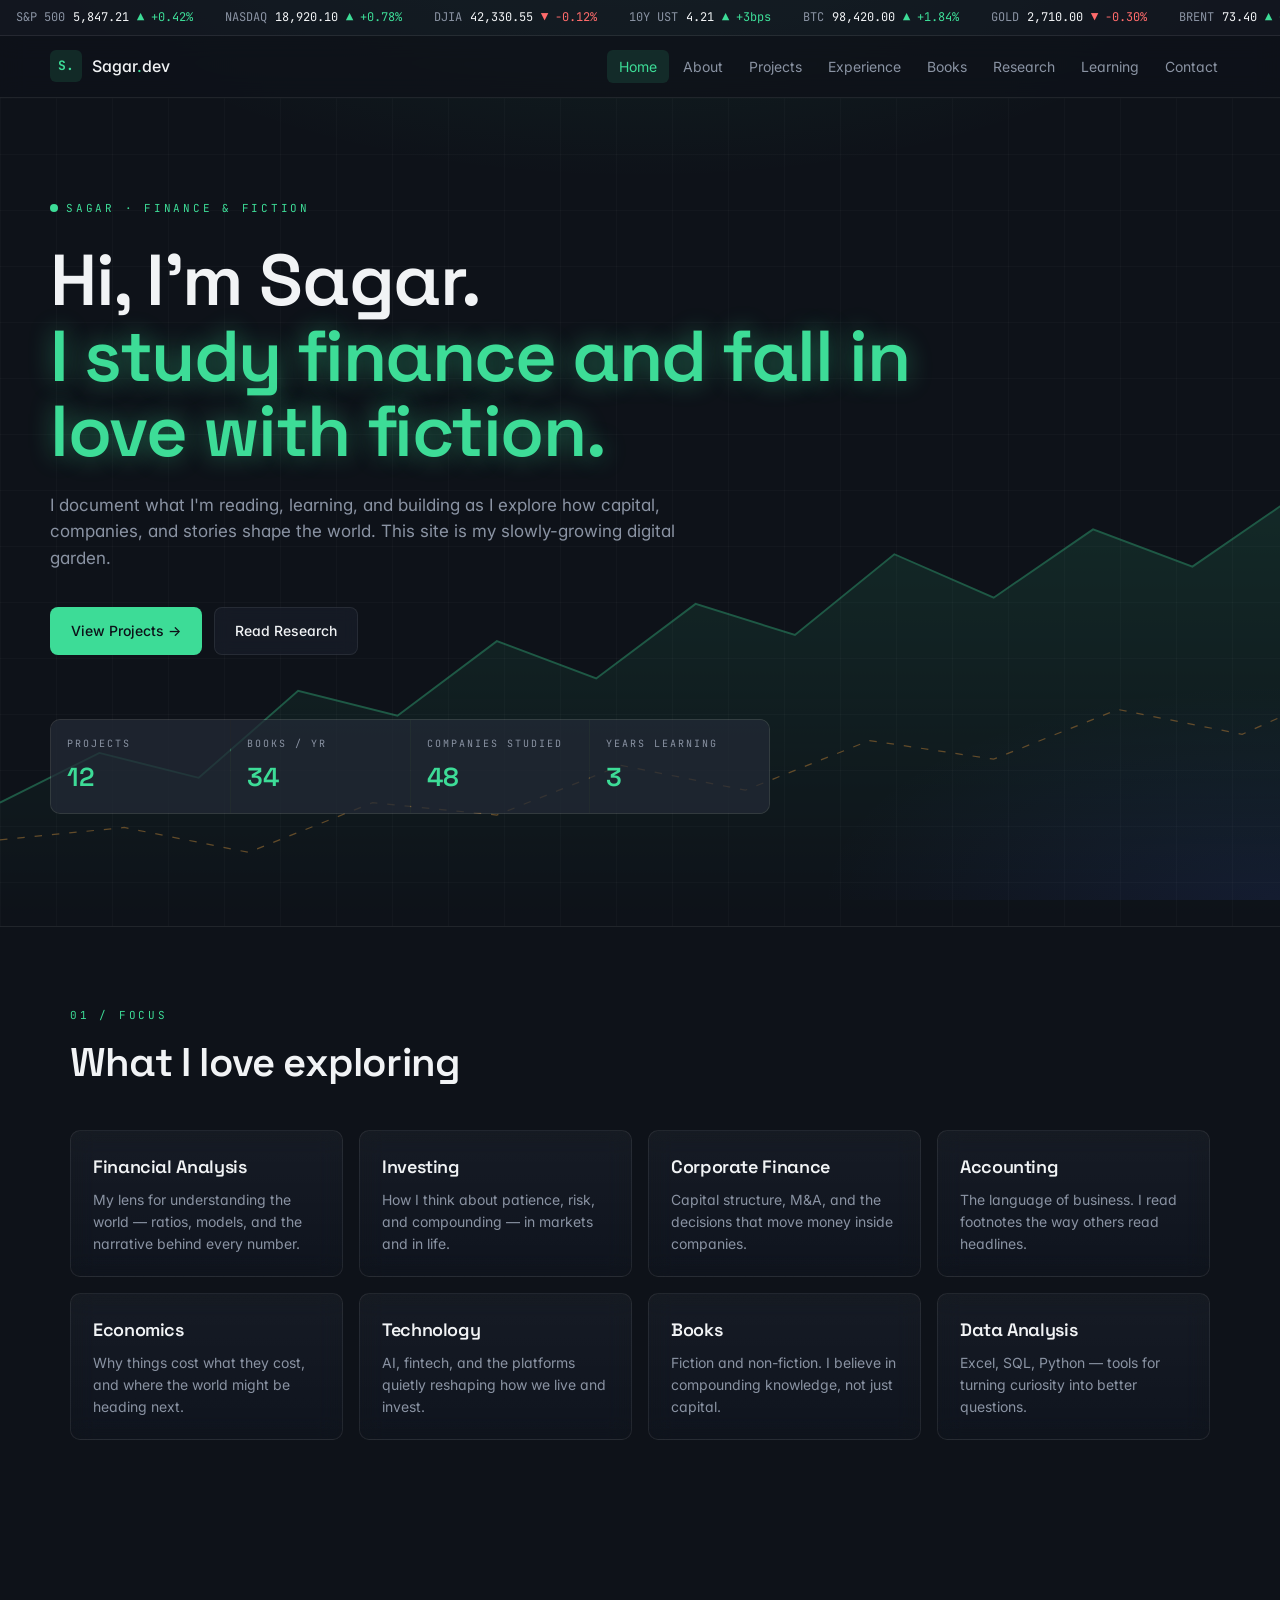
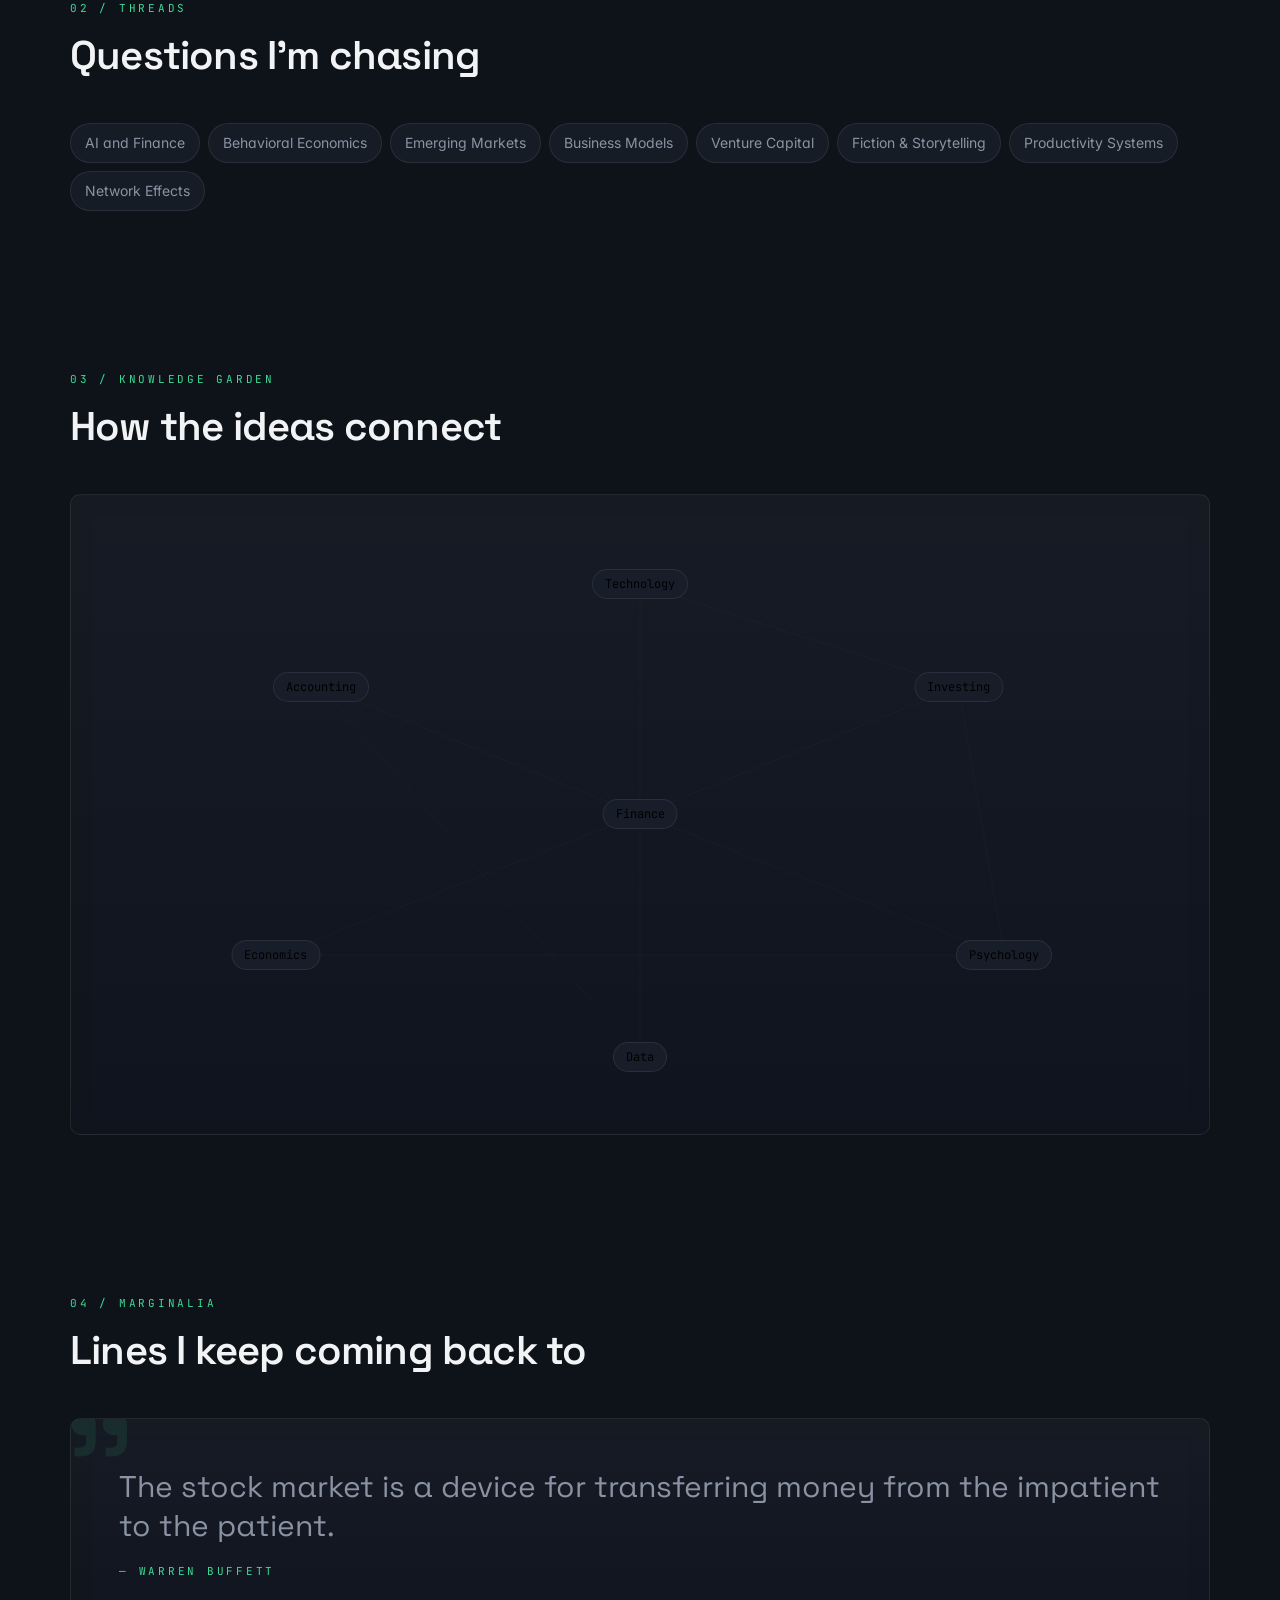
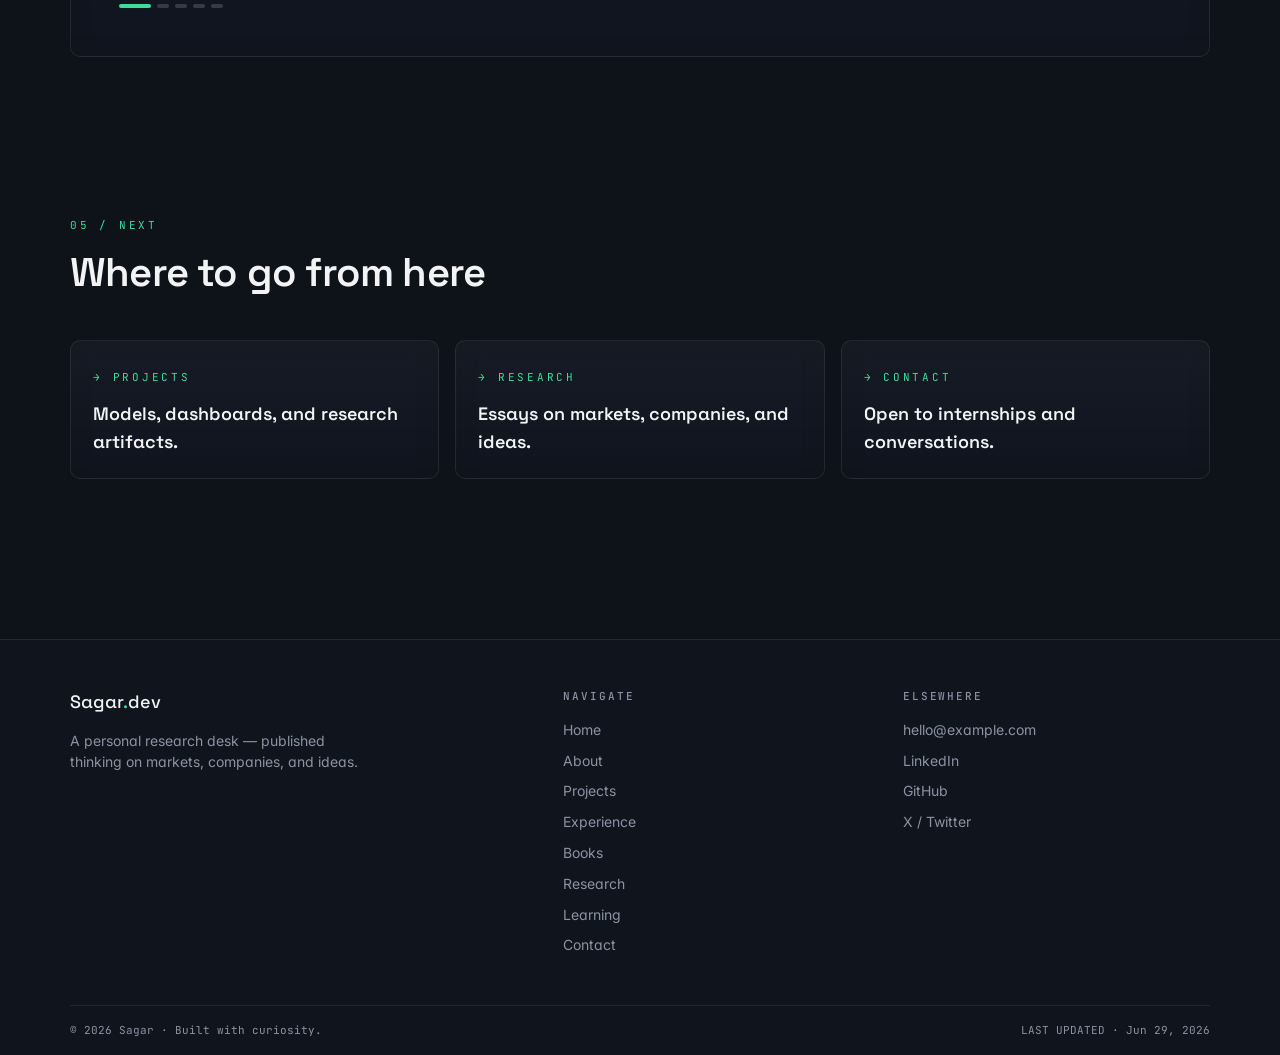
==== index.html @ 7dd0c109 "Initial website" ====
<!doctype html>
<html lang="en">
<head>
<meta charset="utf-8" />
<meta name="viewport" content="width=device-width, initial-scale=1" />
<title>Sagar — Finance and Fiction</title>
<meta name="description" content="Personal site of Sagar, an Accounting & Finance student exploring investing, valuation, economics, and technology." />
<meta property="og:title" content="Sagar — Finance and Fiction" />
<meta property="og:description" content="Personal site of Sagar, an Accounting & Finance student exploring investing, valuation, economics, and technology." />
<meta property="og:type" content="website" />
<meta name="twitter:card" content="summary_large_image" />
<link rel="preconnect" href="https://fonts.googleapis.com" />
<link rel="preconnect" href="https://fonts.gstatic.com" crossorigin />
<link rel="stylesheet" href="https://fonts.googleapis.com/css2?family=Space+Grotesk:wght@400;500;600;700&family=Inter:wght@300;400;500;600&family=JetBrains+Mono:wght@400;500&display=swap" />
<link rel="stylesheet" href="styles.css" />
</head>
<body>
  <div class="ticker-wrap"><div class="ticker"><div class="ticker-row"><div class="ticker-item"><span class="muted">S&P 500</span><span class="val" data-base="5847.21">5,847.21</span><span class="up">▲ +0.42%</span></div><div class="ticker-item"><span class="muted">NASDAQ</span><span class="val" data-base="18920.1">18,920.10</span><span class="up">▲ +0.78%</span></div><div class="ticker-item"><span class="muted">DJIA</span><span class="val" data-base="42330.55">42,330.55</span><span class="down">▼ -0.12%</span></div><div class="ticker-item"><span class="muted">10Y UST</span><span class="val" data-base="4.21">4.21</span><span class="up">▲ +3bps</span></div><div class="ticker-item"><span class="muted">BTC</span><span class="val" data-base="98420.0">98,420.00</span><span class="up">▲ +1.84%</span></div><div class="ticker-item"><span class="muted">GOLD</span><span class="val" data-base="2710.0">2,710.00</span><span class="down">▼ -0.30%</span></div><div class="ticker-item"><span class="muted">BRENT</span><span class="val" data-base="73.4">73.40</span><span class="up">▲ +0.55%</span></div><div class="ticker-item"><span class="muted">EUR/USD</span><span class="val" data-base="1.0481">1.05</span><span class="down">▼ -0.18%</span></div><div class="ticker-item"><span class="muted">VIX</span><span class="val" data-base="14.2">14.20</span><span class="down">▼ -2.10%</span></div><div class="ticker-item"><span class="muted">USD/JPY</span><span class="val" data-base="156.3">156.30</span><span class="up">▲ +0.22%</span></div></div><div class="ticker-row"><div class="ticker-item"><span class="muted">S&P 500</span><span class="val" data-base="5847.21">5,847.21</span><span class="up">▲ +0.42%</span></div><div class="ticker-item"><span class="muted">NASDAQ</span><span class="val" data-base="18920.1">18,920.10</span><span class="up">▲ +0.78%</span></div><div class="ticker-item"><span class="muted">DJIA</span><span class="val" data-base="42330.55">42,330.55</span><span class="down">▼ -0.12%</span></div><div class="ticker-item"><span class="muted">10Y UST</span><span class="val" data-base="4.21">4.21</span><span class="up">▲ +3bps</span></div><div class="ticker-item"><span class="muted">BTC</span><span class="val" data-base="98420.0">98,420.00</span><span class="up">▲ +1.84%</span></div><div class="ticker-item"><span class="muted">GOLD</span><span class="val" data-base="2710.0">2,710.00</span><span class="down">▼ -0.30%</span></div><div class="ticker-item"><span class="muted">BRENT</span><span class="val" data-base="73.4">73.40</span><span class="up">▲ +0.55%</span></div><div class="ticker-item"><span class="muted">EUR/USD</span><span class="val" data-base="1.0481">1.05</span><span class="down">▼ -0.18%</span></div><div class="ticker-item"><span class="muted">VIX</span><span class="val" data-base="14.2">14.20</span><span class="down">▼ -2.10%</span></div><div class="ticker-item"><span class="muted">USD/JPY</span><span class="val" data-base="156.3">156.30</span><span class="up">▲ +0.22%</span></div></div></div></div>
  <header class="header">
    <div class="container header-inner">
      <a class="brand" href="index.html">
        <span class="brand-mark">S.</span>
        <span class="brand-name">Sagar<span class="dot">.</span>dev</span>
      </a>
      <nav class="nav"><a href="index.html" class="active">Home</a><a href="about.html">About</a><a href="projects.html">Projects</a><a href="experience.html">Experience</a><a href="books.html">Books</a><a href="research.html">Research</a><a href="learning.html">Learning</a><a href="contact.html">Contact</a></nav>
      <button class="menu-btn" aria-label="Menu">☰</button>
    </div>
  </header>
  <main>

    <section class="hero">
      <div class="hero-grid"></div>
      <svg class="chart-bg" viewBox="0 0 1200 400" preserveAspectRatio="none" aria-hidden="true">
    <defs><linearGradient id="g1" x1="0" x2="0" y1="0" y2="1">
      <stop offset="0%" stop-color="#3ddc97" stop-opacity="0.35"/>
      <stop offset="100%" stop-color="#3ddc97" stop-opacity="0"/></linearGradient></defs>
    <path d="M0,300 L80,260 L160,280 L240,210 L320,230 L400,170 L480,200 L560,140 L640,165 L720,100 L800,135 L880,80 L960,110 L1040,55 L1120,90 L1200,40 L1200,400 L0,400 Z" fill="url(#g1)"/>
    <path d="M0,300 L80,260 L160,280 L240,210 L320,230 L400,170 L480,200 L560,140 L640,165 L720,100 L800,135 L880,80 L960,110 L1040,55 L1120,90 L1200,40" fill="none" stroke="#3ddc97" stroke-width="1.5"/>
    <path d="M0,330 L100,320 L200,340 L300,300 L400,310 L500,270 L600,290 L700,250 L800,265 L900,225 L1000,245 L1100,200 L1200,215" fill="none" stroke="#ffb547" stroke-width="1" stroke-dasharray="6 8"/>
    </svg>
      <div class="container hero-inner">
        <span class="live"><span class="dot-pulse"></span>Sagar · Finance &amp; Fiction</span>
        <h1>Hi, I'm Sagar.<span class="alt">I study finance and fall in love with fiction.</span></h1>
        <p class="lead">I document what I'm reading, learning, and building as I explore how capital, companies, and stories shape the world. This site is my slowly-growing digital garden.</p>
        <div class="cta-row">
          <a href="projects.html" class="btn btn-primary">View Projects →</a>
          <a href="research.html" class="btn btn-ghost">Read Research</a>
        </div>
        <dl class="stats">
          <div class="stat"><dt>Projects</dt><dd>12</dd></div>
          <div class="stat"><dt>Books / yr</dt><dd>34</dd></div>
          <div class="stat"><dt>Companies studied</dt><dd>48</dd></div>
          <div class="stat"><dt>Years learning</dt><dd>3</dd></div>
        </dl>
      </div>
    </section>

    <section class="block"><div class="container">
      <div class="section-head"><div><div class="eyebrow">01 / Focus</div><h2>What I love exploring</h2></div></div>
      <div class="grid grid-4"><div class="glass"><h3>Financial Analysis</h3><p>My lens for understanding the world — ratios, models, and the narrative behind every number.</p></div><div class="glass"><h3>Investing</h3><p>How I think about patience, risk, and compounding — in markets and in life.</p></div><div class="glass"><h3>Corporate Finance</h3><p>Capital structure, M&A, and the decisions that move money inside companies.</p></div><div class="glass"><h3>Accounting</h3><p>The language of business. I read footnotes the way others read headlines.</p></div><div class="glass"><h3>Economics</h3><p>Why things cost what they cost, and where the world might be heading next.</p></div><div class="glass"><h3>Technology</h3><p>AI, fintech, and the platforms quietly reshaping how we live and invest.</p></div><div class="glass"><h3>Books</h3><p>Fiction and non-fiction. I believe in compounding knowledge, not just capital.</p></div><div class="glass"><h3>Data Analysis</h3><p>Excel, SQL, Python — tools for turning curiosity into better questions.</p></div></div>
    </div></section>

    <section class="block"><div class="container">
      <div class="section-head"><div><div class="eyebrow">02 / Threads</div><h2>Questions I'm chasing</h2></div></div>
      <div class="chips"><span class="chip">AI and Finance</span><span class="chip">Behavioral Economics</span><span class="chip">Emerging Markets</span><span class="chip">Business Models</span><span class="chip">Venture Capital</span><span class="chip">Fiction & Storytelling</span><span class="chip">Productivity Systems</span><span class="chip">Network Effects</span></div>
    </div></section>

    <section class="block"><div class="container">
      <div class="section-head"><div><div class="eyebrow">03 / Knowledge Garden</div><h2>How the ideas connect</h2></div></div>
      <div class="glass garden" data-garden>
        <svg viewBox="0 0 100 100" preserveAspectRatio="none"><line data-edge="Finance|Accounting" x1="50" y1="50" x2="22" y2="30" stroke="rgba(255,255,255,0.12)" stroke-width="0.18" vector-effect="non-scaling-stroke" /><line data-edge="Finance|Investing" x1="50" y1="50" x2="78" y2="30" stroke="rgba(255,255,255,0.12)" stroke-width="0.18" vector-effect="non-scaling-stroke" /><line data-edge="Finance|Economics" x1="50" y1="50" x2="18" y2="72" stroke="rgba(255,255,255,0.12)" stroke-width="0.18" vector-effect="non-scaling-stroke" /><line data-edge="Finance|Psychology" x1="50" y1="50" x2="82" y2="72" stroke="rgba(255,255,255,0.12)" stroke-width="0.18" vector-effect="non-scaling-stroke" /><line data-edge="Finance|Technology" x1="50" y1="50" x2="50" y2="14" stroke="rgba(255,255,255,0.12)" stroke-width="0.18" vector-effect="non-scaling-stroke" /><line data-edge="Finance|Data" x1="50" y1="50" x2="50" y2="88" stroke="rgba(255,255,255,0.12)" stroke-width="0.18" vector-effect="non-scaling-stroke" /><line data-edge="Investing|Psychology" x1="78" y1="30" x2="82" y2="72" stroke="rgba(255,255,255,0.12)" stroke-width="0.18" vector-effect="non-scaling-stroke" /><line data-edge="Investing|Technology" x1="78" y1="30" x2="50" y2="14" stroke="rgba(255,255,255,0.12)" stroke-width="0.18" vector-effect="non-scaling-stroke" /><line data-edge="Accounting|Data" x1="22" y1="30" x2="50" y2="88" stroke="rgba(255,255,255,0.12)" stroke-width="0.18" vector-effect="non-scaling-stroke" /><line data-edge="Economics|Psychology" x1="18" y1="72" x2="82" y2="72" stroke="rgba(255,255,255,0.12)" stroke-width="0.18" vector-effect="non-scaling-stroke" /><line data-edge="Technology|Data" x1="50" y1="14" x2="50" y2="88" stroke="rgba(255,255,255,0.12)" stroke-width="0.18" vector-effect="non-scaling-stroke" /></svg>
        <button class="node" data-id="Finance" style="left:50%;top:50%">Finance</button><button class="node" data-id="Accounting" style="left:22%;top:30%">Accounting</button><button class="node" data-id="Investing" style="left:78%;top:30%">Investing</button><button class="node" data-id="Economics" style="left:18%;top:72%">Economics</button><button class="node" data-id="Psychology" style="left:82%;top:72%">Psychology</button><button class="node" data-id="Technology" style="left:50%;top:14%">Technology</button><button class="node" data-id="Data" style="left:50%;top:88%">Data</button>
      </div>
    </div></section>

    <section class="block"><div class="container">
      <div class="section-head"><div><div class="eyebrow">04 / Marginalia</div><h2>Lines I keep coming back to</h2></div></div>
      <div class="glass quote-card" data-quotes='[{"q": "The stock market is a device for transferring money from the impatient to the patient.", "a": "Warren Buffett"}, {"q": "All I want to know is where I&#39;m going to die, so I&#39;ll never go there.", "a": "Charlie Munger"}, {"q": "What gets measured gets managed.", "a": "Peter Drucker"}, {"q": "Play long-term games with long-term people.", "a": "Naval Ravikant"}, {"q": "Risk comes from not knowing what you&#39;re doing.", "a": "Warren Buffett"}]'>
        <div class="big">"</div>
        <blockquote class="fade-in">
          <p>The stock market is a device for transferring money from the impatient to the patient.</p>
          <footer>— Warren Buffett</footer>
        </blockquote>
        <div class="q-dots"></div>
      </div>
    </div></section>

    <section class="block"><div class="container">
      <div class="section-head"><div><div class="eyebrow">05 / Next</div><h2>Where to go from here</h2></div></div>
      <div class="grid grid-3"><a href="projects.html" class="glass"><span class="eyebrow">→ Projects</span><p style="font-family:'Space Grotesk',sans-serif;color:var(--fg);font-size:18px;font-weight:600;margin-top:12px;">Models, dashboards, and research artifacts.</p></a><a href="research.html" class="glass"><span class="eyebrow">→ Research</span><p style="font-family:'Space Grotesk',sans-serif;color:var(--fg);font-size:18px;font-weight:600;margin-top:12px;">Essays on markets, companies, and ideas.</p></a><a href="contact.html" class="glass"><span class="eyebrow">→ Contact</span><p style="font-family:'Space Grotesk',sans-serif;color:var(--fg);font-size:18px;font-weight:600;margin-top:12px;">Open to internships and conversations.</p></a></div>
    </div></section>
    
  </main>
  <footer class="site">
    <div class="container">
      <div class="grid-foot">
        <div>
          <h4 style="font-family: 'Space Grotesk', sans-serif; font-size: 18px; color: var(--fg); text-transform: none; letter-spacing: normal;">Sagar<span class="primary">.</span>dev</h4>
          <p class="muted" style="max-width:300px; font-size:14px;">A personal research desk — published thinking on markets, companies, and ideas.</p>
        </div>
        <div>
          <h4>Navigate</h4>
          <ul><li><a href="index.html">Home</a></li><li><a href="about.html">About</a></li><li><a href="projects.html">Projects</a></li><li><a href="experience.html">Experience</a></li><li><a href="books.html">Books</a></li><li><a href="research.html">Research</a></li><li><a href="learning.html">Learning</a></li><li><a href="contact.html">Contact</a></li></ul>
        </div>
        <div>
          <h4>Elsewhere</h4>
          <ul>
            <li><a href="mailto:hello@example.com">hello@example.com</a></li>
            <li><a href="https://linkedin.com" target="_blank" rel="noreferrer">LinkedIn</a></li>
            <li><a href="https://github.com" target="_blank" rel="noreferrer">GitHub</a></li>
            <li><a href="https://x.com" target="_blank" rel="noreferrer">X / Twitter</a></li>
          </ul>
        </div>
      </div>
      <div class="foot-bar">
        <span>© 2026 Sagar · Built with curiosity.</span>
        <span>LAST UPDATED · Jun 29, 2026</span>
      </div>
    </div>
  </footer>
  <script src="script.js"></script>
</body>
</html>
---- styles.css ----
/* Sagar — static site (Bloomberg-terminal aesthetic) */
:root {
  --bg: #0e1219;
  --bg-soft: #141a24;
  --card: #171e2a;
  --card-2: #1c2330;
  --fg: #f1f3f5;
  --muted: #8a93a3;
  --border: rgba(255,255,255,0.08);
  --border-strong: rgba(255,255,255,0.16);
  --primary: #3ddc97;       /* emerald */
  --primary-soft: rgba(61,220,151,0.12);
  --amber: #ffb547;
  --red: #ff6b6b;
  --radius: 10px;
  --grid: rgba(255,255,255,0.04);
}

* { box-sizing: border-box; border-color: var(--border); }
html { scroll-behavior: smooth; }
body {
  margin: 0;
  background: var(--bg);
  color: var(--fg);
  font-family: "Inter", system-ui, -apple-system, sans-serif;
  font-feature-settings: "ss01","cv11";
  background-image:
    radial-gradient(ellipse 80% 50% at 50% -10%, rgba(61,220,151,0.10), transparent 60%),
    radial-gradient(ellipse 60% 40% at 100% 100%, rgba(74,108,247,0.10), transparent 60%);
  background-attachment: fixed;
  line-height: 1.55;
}
a { color: inherit; text-decoration: none; }
img { max-width: 100%; }
h1,h2,h3,h4 { font-family: "Space Grotesk", system-ui, sans-serif; letter-spacing: -0.02em; margin: 0; }
.mono { font-family: "JetBrains Mono", ui-monospace, monospace; }
.muted { color: var(--muted); }
.primary { color: var(--primary); }
.eyebrow { font-family: "JetBrains Mono", monospace; font-size: 11px; letter-spacing: 0.25em; text-transform: uppercase; color: var(--primary); }

.container { max-width: 1180px; margin: 0 auto; padding: 0 20px; }

/* TICKER */
.ticker-wrap { overflow: hidden; border-bottom: 1px solid var(--border); background: rgba(20,26,36,0.6); padding: 8px 0; }
.ticker { display: flex; width: max-content; animation: ticker 60s linear infinite; }
.ticker-row { display: flex; gap: 32px; padding: 0 16px; flex-shrink: 0; }
.ticker-item { display: flex; align-items: center; gap: 8px; font-family: "JetBrains Mono", monospace; font-size: 12px; }
.up { color: var(--primary); }
.down { color: var(--red); }
@keyframes ticker { from { transform: translateX(0); } to { transform: translateX(-50%); } }

/* HEADER */
.header { position: sticky; top: 0; z-index: 50; border-bottom: 1px solid var(--border); background: rgba(14,18,25,0.8); backdrop-filter: blur(12px); }
.header-inner { display: flex; align-items: center; justify-content: space-between; padding: 14px 0; gap: 16px; }
.brand { display: flex; align-items: center; gap: 10px; font-weight: 500; }
.brand-mark { display: grid; place-items: center; width: 32px; height: 32px; border-radius: 6px; background: var(--primary-soft); color: var(--primary); font-family: "JetBrains Mono", monospace; font-weight: 700; font-size: 13px; }
.brand-name .dot { color: var(--primary); }
.nav { display: flex; gap: 2px; align-items: center; }
.nav a { padding: 6px 12px; border-radius: 6px; font-size: 14px; color: var(--muted); transition: 0.15s; }
.nav a:hover { color: var(--fg); background: rgba(255,255,255,0.04); }
.nav a.active { color: var(--primary); background: var(--primary-soft); }
.menu-btn { display: none; background: transparent; border: 1px solid var(--border); color: var(--fg); padding: 8px 10px; border-radius: 6px; cursor: pointer; }
@media (max-width: 820px) {
  .nav { display: none; }
  .menu-btn { display: inline-flex; }
  .nav.open { display: flex; flex-direction: column; align-items: stretch; gap: 4px; padding: 12px 0 16px; border-top: 1px solid var(--border); }
}

/* HERO */
.hero { position: relative; overflow: hidden; border-bottom: 1px solid var(--border); }
.hero-grid { position: absolute; inset: 0; opacity: 0.6;
  background-image:
    linear-gradient(var(--grid) 1px, transparent 1px),
    linear-gradient(90deg, var(--grid) 1px, transparent 1px);
  background-size: 56px 56px;
}
.chart-bg { position: absolute; inset-inline: 0; bottom: 0; height: 60%; opacity: 0.35; }
.hero-inner { position: relative; padding: 96px 0; }
.hero h1 { font-size: clamp(36px, 6vw, 72px); line-height: 1.05; max-width: 920px; margin-top: 24px; font-weight: 600; }
.hero h1 .alt { display: block; color: var(--primary); text-shadow: 0 0 24px rgba(61,220,151,0.45); }
.hero p.lead { max-width: 640px; margin-top: 22px; color: var(--muted); font-size: 17px; }
.live { display: inline-flex; align-items: center; gap: 8px; font-family: "JetBrains Mono", monospace; font-size: 11px; letter-spacing: 0.25em; text-transform: uppercase; color: var(--primary); }
.dot-pulse { width: 8px; height: 8px; border-radius: 50%; background: var(--primary); animation: pulse 1.8s ease-in-out infinite; }
@keyframes pulse { 0%,100% { opacity: 1; transform: scale(1); } 50% { opacity: 0.4; transform: scale(0.85); } }

.cta-row { display: flex; flex-wrap: wrap; gap: 12px; margin-top: 36px; }
.btn { display: inline-flex; align-items: center; gap: 8px; padding: 12px 20px; border-radius: 8px; font-size: 14px; font-weight: 500; transition: 0.15s; border: 1px solid transparent; cursor: pointer; }
.btn-primary { background: var(--primary); color: #0c1118; }
.btn-primary:hover { transform: translateY(-2px); }
.btn-ghost { background: rgba(28,35,48,0.5); border-color: var(--border); backdrop-filter: blur(8px); }
.btn-ghost:hover { border-color: rgba(61,220,151,0.4); }

.stats { display: grid; grid-template-columns: repeat(4, 1fr); gap: 1px; margin-top: 64px; max-width: 720px; background: var(--border); border: 1px solid var(--border); border-radius: var(--radius); overflow: hidden; }
@media (max-width: 640px) { .stats { grid-template-columns: repeat(2,1fr); } }
.stat { background: rgba(28,35,48,0.7); padding: 16px; }
.stat dt { font-family: "JetBrains Mono", monospace; font-size: 10px; text-transform: uppercase; letter-spacing: 0.2em; color: var(--muted); margin: 0; }
.stat dd { margin: 6px 0 0; font-family: "Space Grotesk", sans-serif; font-size: 26px; font-weight: 600; color: var(--primary); }

/* SECTIONS */
section.block { padding: 80px 0; }
.section-head { display: flex; flex-direction: column; gap: 8px; margin-bottom: 36px; }
@media (min-width: 640px) {
  .section-head { flex-direction: row; align-items: flex-end; justify-content: space-between; }
}
.section-head h2 { font-size: clamp(28px, 4vw, 40px); font-weight: 600; max-width: 640px; margin-top: 8px; }
.section-head .kicker { font-family: "JetBrains Mono", monospace; font-size: 11px; color: var(--muted); }

/* GRID + CARDS */
.grid { display: grid; gap: 16px; }
.grid-2 { grid-template-columns: repeat(2, 1fr); }
.grid-3 { grid-template-columns: repeat(3, 1fr); }
.grid-4 { grid-template-columns: repeat(4, 1fr); }
@media (max-width: 900px) { .grid-3, .grid-4 { grid-template-columns: repeat(2,1fr); } }
@media (max-width: 600px) { .grid-2, .grid-3, .grid-4 { grid-template-columns: 1fr; } }

.glass {
  background: linear-gradient(180deg, rgba(255,255,255,0.04), rgba(255,255,255,0.01));
  border: 1px solid var(--border);
  backdrop-filter: blur(12px) saturate(140%);
  border-radius: var(--radius);
  padding: 22px;
  transition: 0.2s;
}
.glass:hover { transform: translateY(-2px); border-color: rgba(61,220,151,0.35); }
.glass h3 { font-size: 18px; font-weight: 600; }
.glass p { color: var(--muted); font-size: 14px; margin: 8px 0 0; }

/* CHIPS */
.chips { display: flex; flex-wrap: wrap; gap: 8px; }
.chip { border: 1px solid var(--border); background: rgba(28,35,48,0.6); padding: 8px 14px; border-radius: 999px; font-size: 14px; color: var(--muted); transition: 0.15s; }
.chip:hover { color: var(--primary); border-color: rgba(61,220,151,0.4); }

/* KNOWLEDGE GARDEN */
.garden { position: relative; aspect-ratio: 16 / 9; width: 100%; overflow: hidden; padding: 0; }
.garden svg { position: absolute; inset: 0; width: 100%; height: 100%; }
.node { position: absolute; transform: translate(-50%,-50%); padding: 6px 12px; border-radius: 999px; background: var(--card); border: 1px solid var(--border); font-family: "JetBrains Mono", monospace; font-size: 12px; cursor: default; transition: 0.2s; white-space: nowrap; }
.node:hover, .node.active { background: var(--primary); color: #0c1118; border-color: var(--primary); transform: translate(-50%,-50%) scale(1.1); }

/* QUOTE */
.quote-card { position: relative; padding: 48px; overflow: hidden; }
.quote-card .big { position: absolute; left: -10px; top: -30px; font-family: "Space Grotesk", sans-serif; font-size: 180px; line-height: 1; color: rgba(61,220,151,0.1); }
.quote-card blockquote { margin: 0; position: relative; }
.quote-card blockquote p { font-family: "Space Grotesk", sans-serif; font-size: clamp(20px, 3vw, 30px); line-height: 1.3; margin: 0; }
.quote-card footer { margin-top: 18px; font-family: "JetBrains Mono", monospace; font-size: 11px; letter-spacing: 0.25em; text-transform: uppercase; color: var(--primary); }
.q-dots { display: flex; gap: 6px; margin-top: 24px; }
.q-dot { width: 12px; height: 4px; border-radius: 999px; background: var(--border-strong); border: 0; padding: 0; cursor: pointer; transition: 0.2s; }
.q-dot.active { width: 32px; background: var(--primary); }
@keyframes fade-in { from { opacity: 0; transform: translateY(4px); } to { opacity: 1; transform: none; } }
.fade-in { animation: fade-in 0.5s ease-out; }

/* PAGE HERO (subpages) */
.page-hero { border-bottom: 1px solid var(--border); background: rgba(20,26,36,0.4); }
.page-hero .inner { padding: 80px 0; }
.page-hero h1 { font-size: clamp(36px, 6vw, 64px); max-width: 880px; margin-top: 16px; line-height: 1.1; font-weight: 600; }
.page-hero p { color: var(--muted); margin-top: 18px; max-width: 640px; font-size: 17px; }

/* TABLES */
.tbl { width: 100%; border-collapse: collapse; border: 1px solid var(--border); border-radius: var(--radius); overflow: hidden; font-size: 14px; }
.tbl th, .tbl td { padding: 14px 18px; text-align: left; border-bottom: 1px solid var(--border); }
.tbl thead th { font-family: "JetBrains Mono", monospace; font-size: 11px; text-transform: uppercase; letter-spacing: 0.18em; color: var(--muted); background: rgba(20,26,36,0.6); }
.tbl tbody tr:last-child td { border-bottom: 0; }

/* PROGRESS */
.progress { height: 8px; width: 100%; background: var(--border-strong); border-radius: 999px; overflow: hidden; }
.progress > div { height: 100%; background: linear-gradient(90deg, var(--primary), rgba(61,220,151,0.6)); border-radius: 999px; }

/* POST LIST */
.post-list { border: 1px solid var(--border); border-radius: var(--radius); overflow: hidden; }
.post { display: flex; flex-direction: column; gap: 8px; padding: 22px; border-bottom: 1px solid var(--border); transition: 0.15s; }
@media (min-width: 700px) { .post { flex-direction: row; align-items: center; gap: 24px; } }
.post:last-child { border-bottom: 0; }
.post:hover { background: rgba(255,255,255,0.03); }
.post .date { width: 110px; flex-shrink: 0; font-family: "JetBrains Mono", monospace; font-size: 11px; text-transform: uppercase; letter-spacing: 0.18em; color: var(--muted); }
.post .body { flex: 1; min-width: 0; }
.post h3 { font-size: 18px; margin-top: 6px; transition: 0.15s; }
.post:hover h3 { color: var(--primary); }
.tag { display: inline-block; border: 1px solid rgba(61,220,151,0.3); background: var(--primary-soft); color: var(--primary); padding: 2px 8px; border-radius: 6px; font-family: "JetBrains Mono", monospace; font-size: 10px; text-transform: uppercase; letter-spacing: 0.18em; }

/* BOOK SPINES */
.shelf { display: flex; align-items: flex-end; gap: 10px; overflow-x: auto; padding: 8px 4px; }
.spine { position: relative; flex-shrink: 0; width: 56px; height: 220px; border-radius: 3px; padding: 8px; display: flex; flex-direction: column; justify-content: space-between; box-shadow: inset 0 0 0 1px rgba(255,255,255,0.08); transition: 0.2s; cursor: default; }
.spine:hover { transform: translateY(-6px); box-shadow: inset 0 0 0 1px rgba(61,220,151,0.5); }
.spine .cat { font-family: "JetBrains Mono", monospace; font-size: 9px; text-transform: uppercase; letter-spacing: 0.18em; color: rgba(255,255,255,0.7); }
.spine .title { font-family: "Space Grotesk", sans-serif; font-size: 12px; font-weight: 600; writing-mode: vertical-rl; transform: rotate(180deg); line-height: 1.2; }
.spine .author { font-family: "JetBrains Mono", monospace; font-size: 9px; color: rgba(255,255,255,0.6); }
.shelf-board { height: 8px; border-radius: 3px; margin-top: 8px; background: linear-gradient(to bottom, rgba(120,75,30,0.4), rgba(60,30,10,0.6)); }

/* FOOTER */
footer.site { margin-top: 80px; border-top: 1px solid var(--border); background: rgba(20,26,36,0.4); }
footer .grid-foot { display: grid; gap: 32px; padding: 48px 0; grid-template-columns: 1.5fr 1fr 1fr; }
@media (max-width: 740px) { footer .grid-foot { grid-template-columns: 1fr; } }
footer h4 { font-family: "JetBrains Mono", monospace; font-size: 11px; text-transform: uppercase; letter-spacing: 0.18em; color: var(--muted); font-weight: 500; margin-bottom: 12px; }
footer ul { list-style: none; padding: 0; margin: 0; display: grid; gap: 6px; }
footer a { color: var(--muted); font-size: 14px; }
footer a:hover { color: var(--primary); }
.foot-bar { border-top: 1px solid var(--border); padding: 16px 0; font-family: "JetBrains Mono", monospace; font-size: 11px; color: var(--muted); display: flex; justify-content: space-between; flex-wrap: wrap; gap: 8px; }
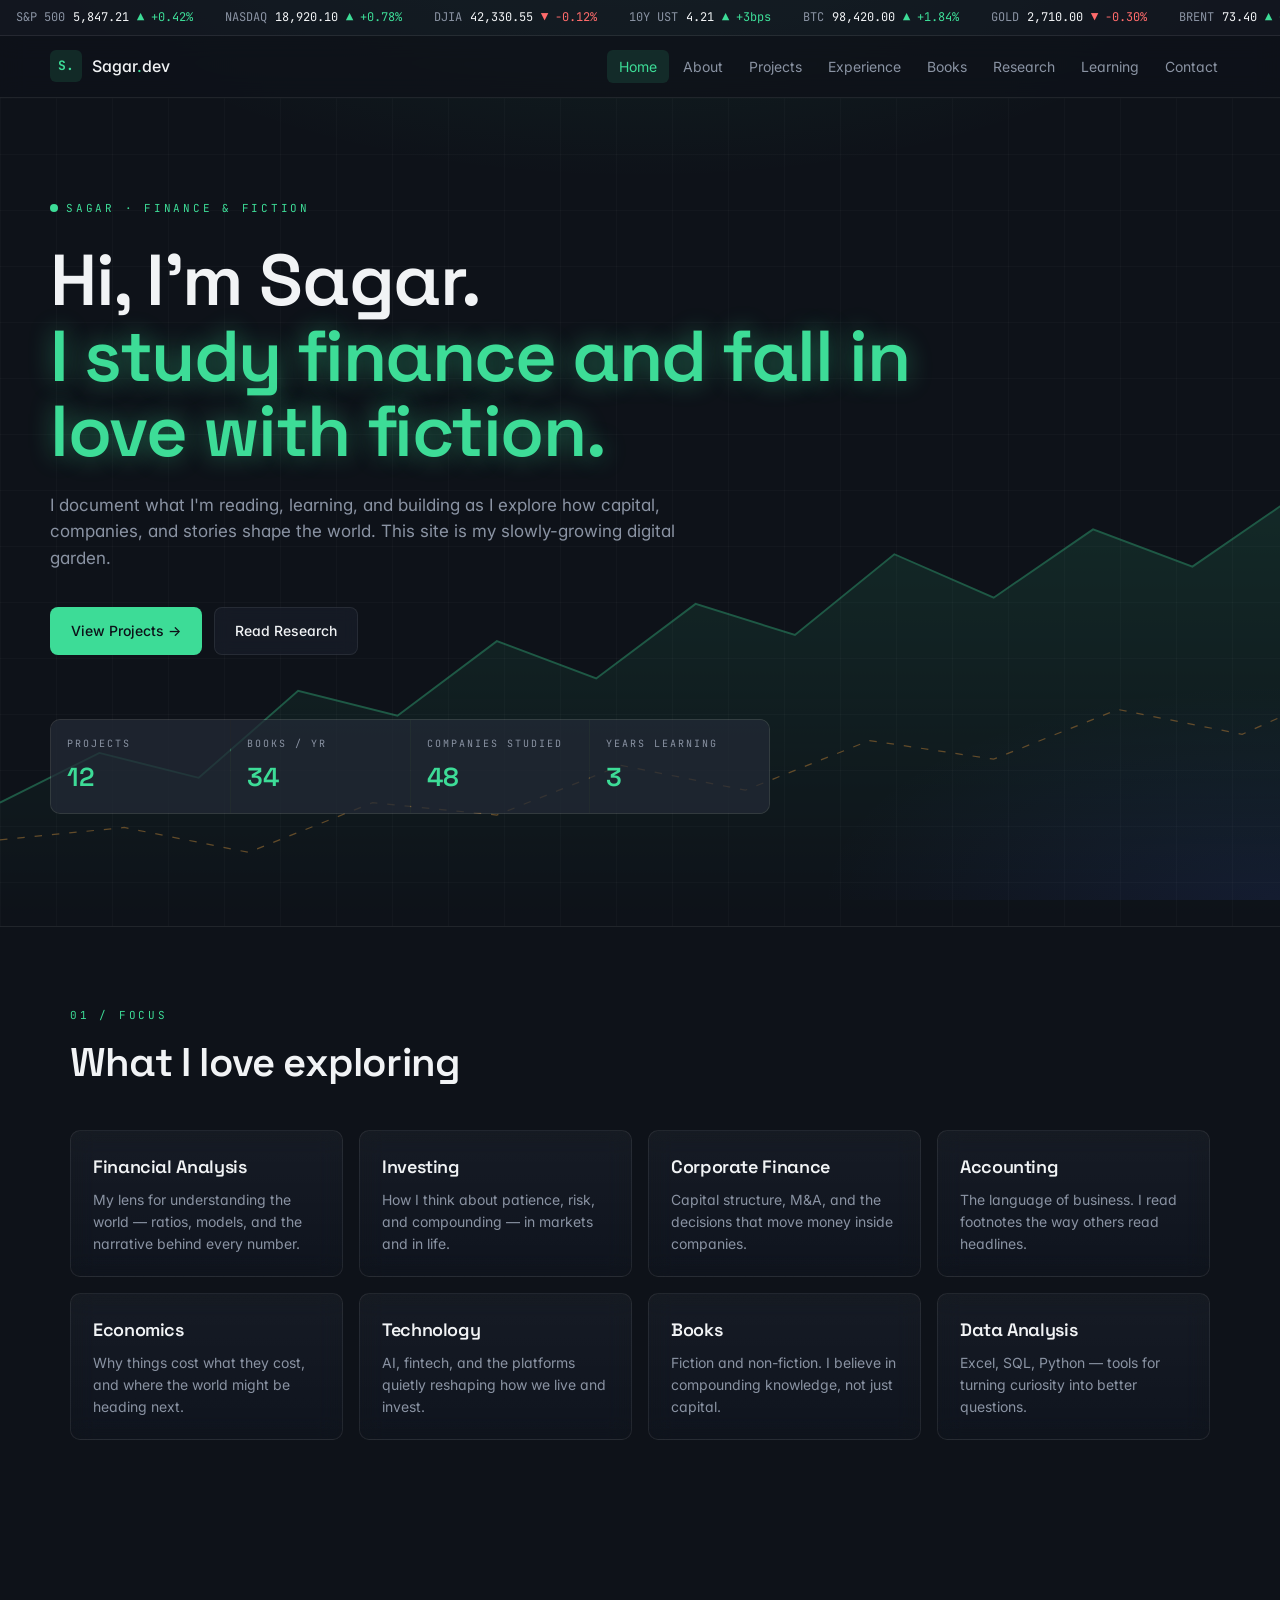
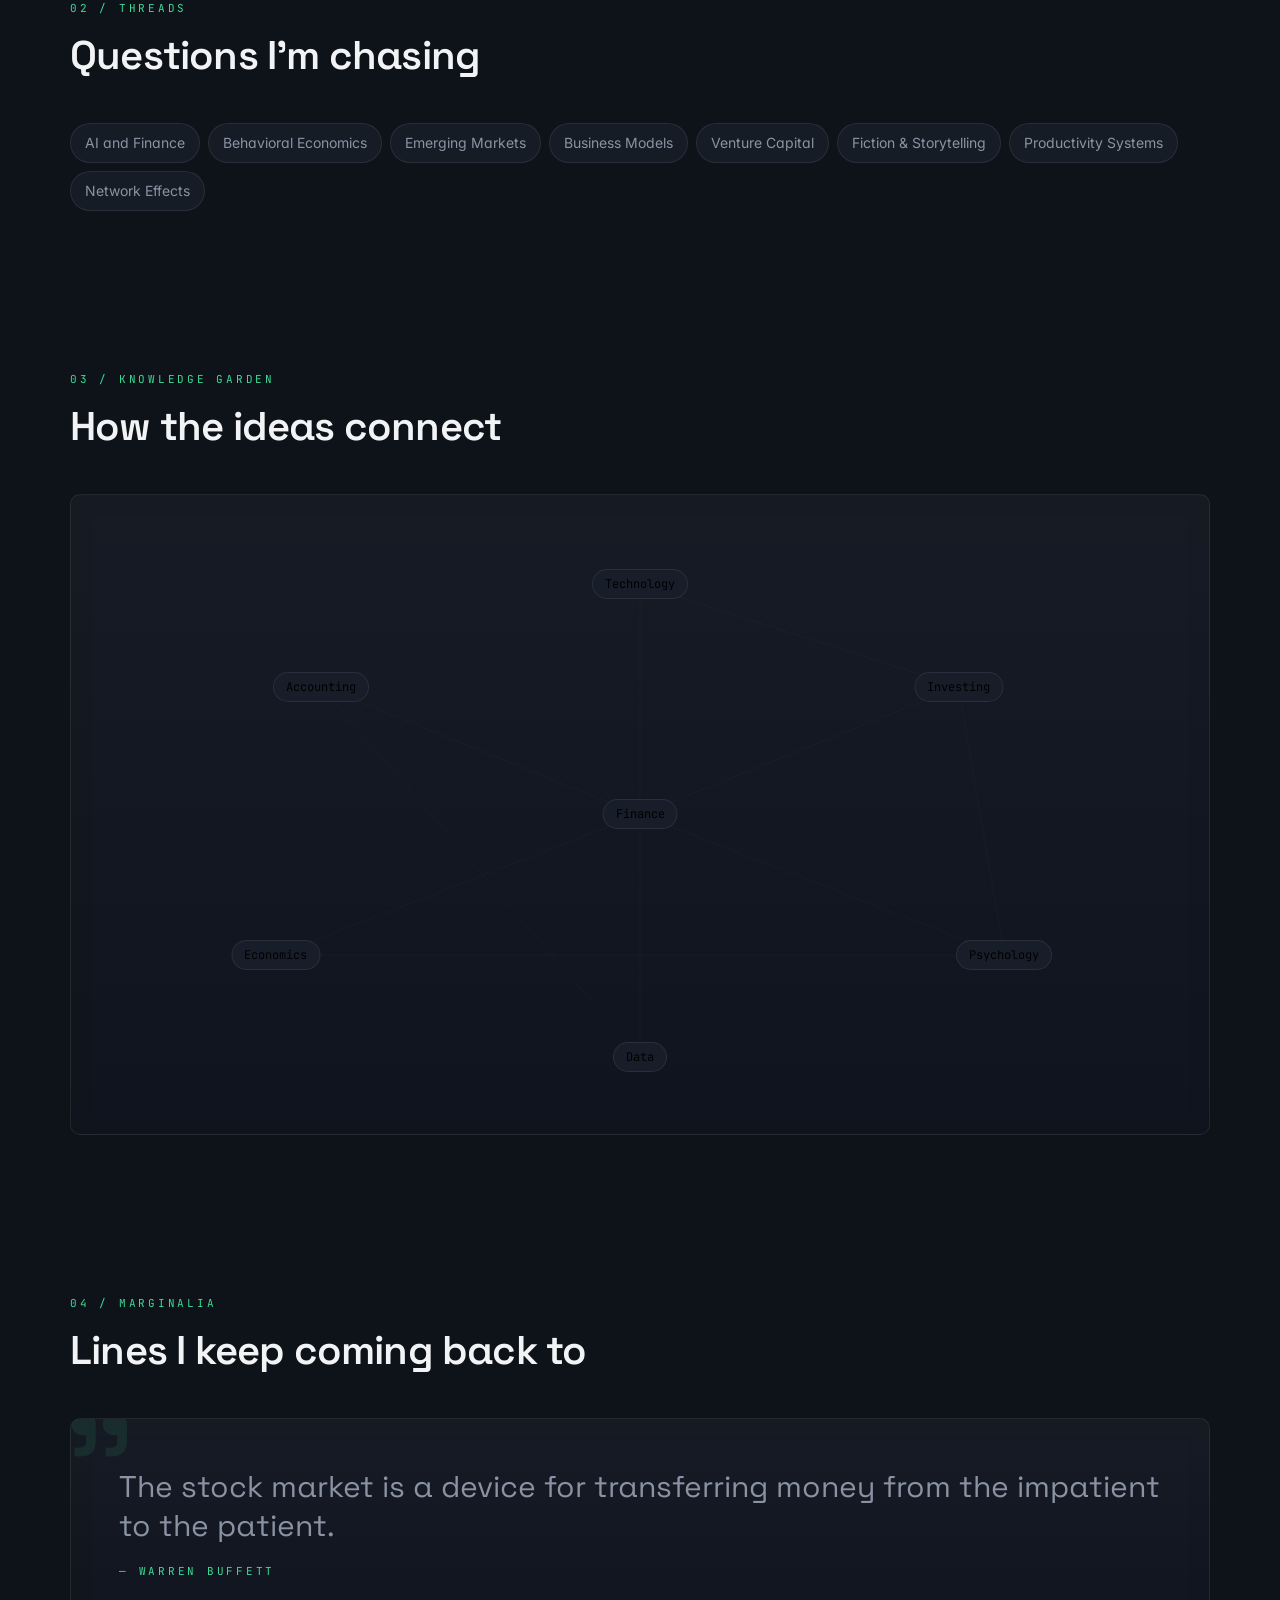
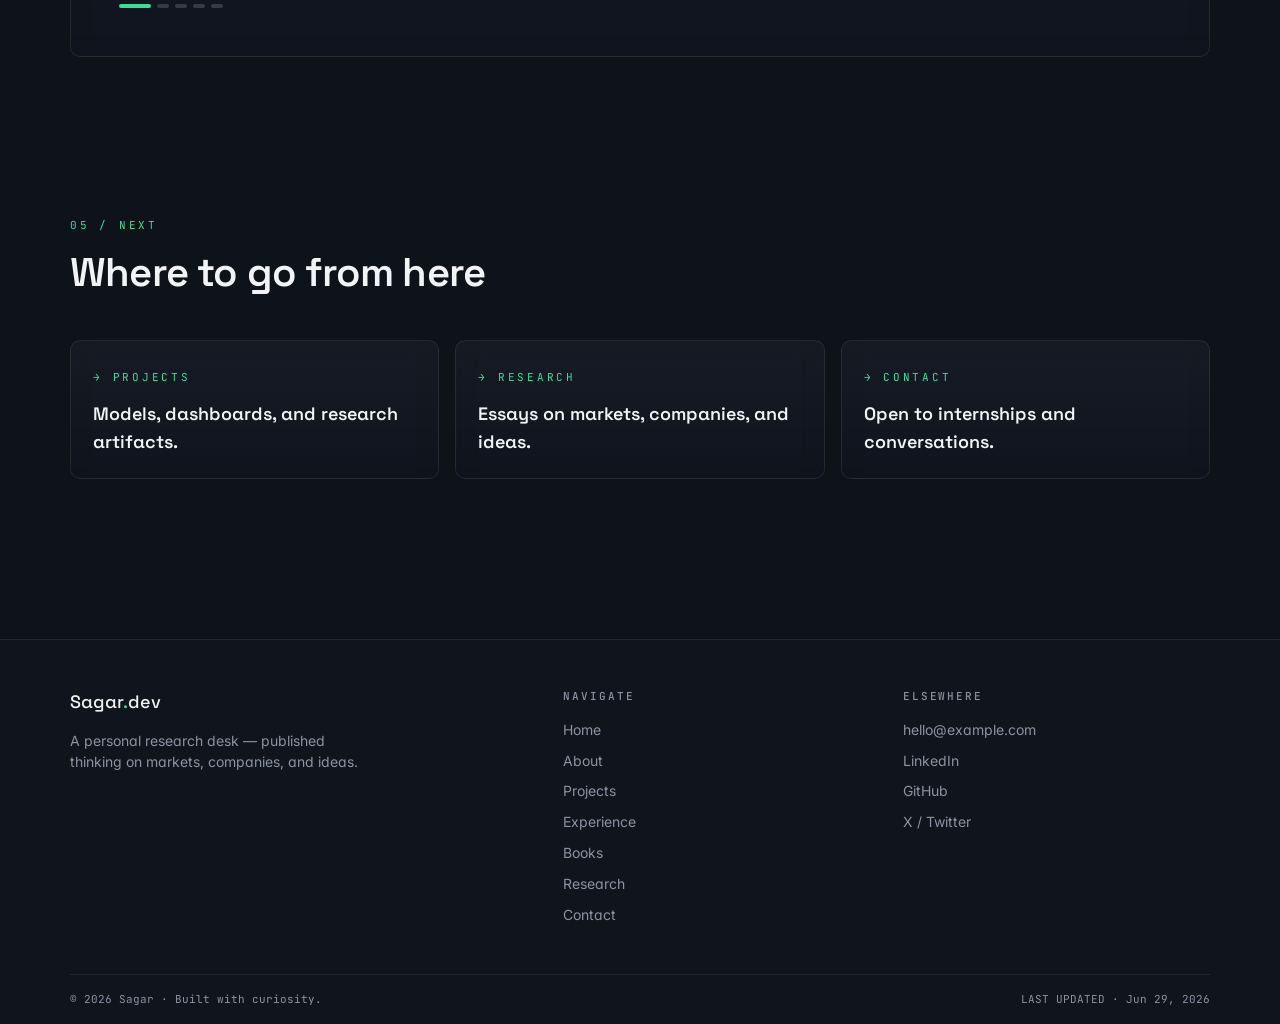
==== commit db5b796a: "Update website" ====
--- a/index.html
+++ b/index.html
@@ -100,7 +100,7 @@
         </div>
         <div>
           <h4>Navigate</h4>
-          <ul><li><a href="index.html">Home</a></li><li><a href="about.html">About</a></li><li><a href="projects.html">Projects</a></li><li><a href="experience.html">Experience</a></li><li><a href="books.html">Books</a></li><li><a href="research.html">Research</a></li><li><a href="learning.html">Learning</a></li><li><a href="contact.html">Contact</a></li></ul>
+          <ul><li><a href="index.html">Home</a></li><li><a href="about.html">About</a></li><li><a href="projects.html">Projects</a></li><li><a href="experience.html">Experience</a></li><li><a href="books.html">Books</a></li><li><a href="research.html">Research</a></li><li><a href="contact.html">Contact</a></li></ul>
         </div>
         <div>
           <h4>Elsewhere</h4>
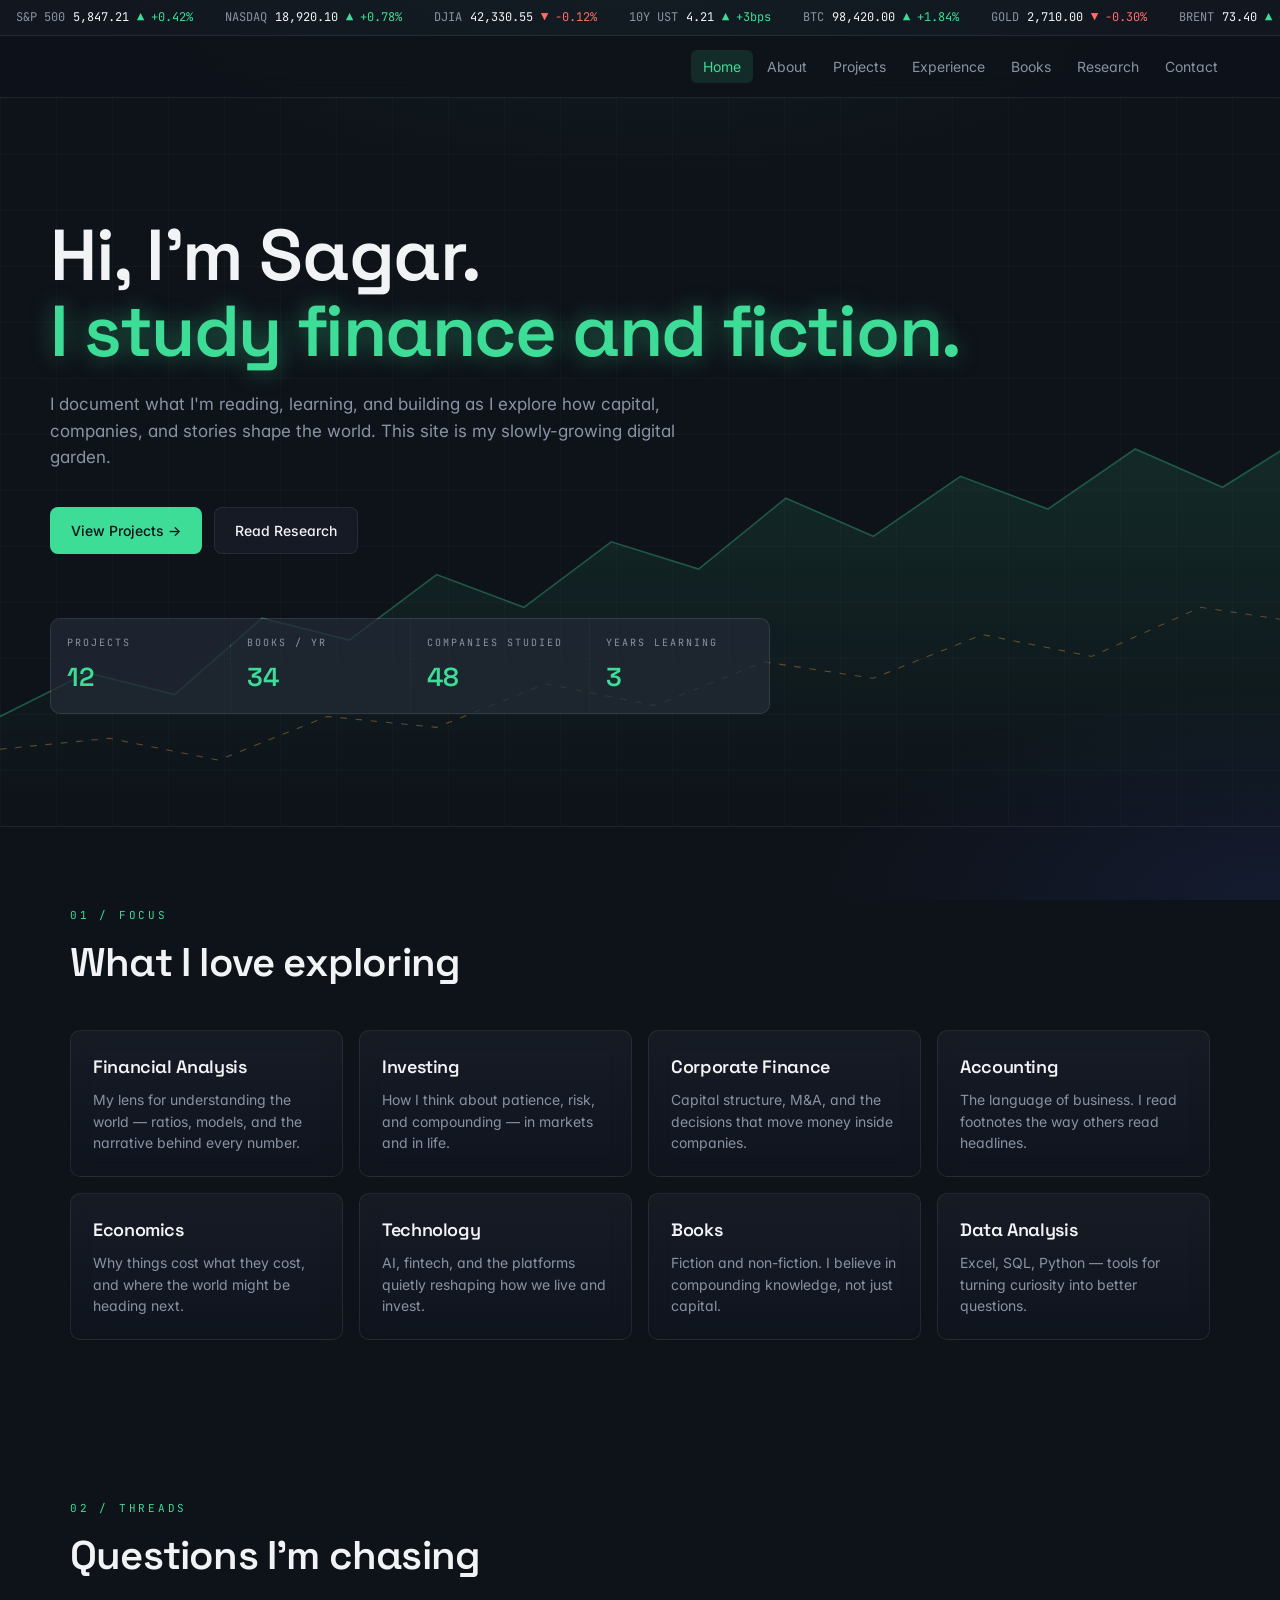
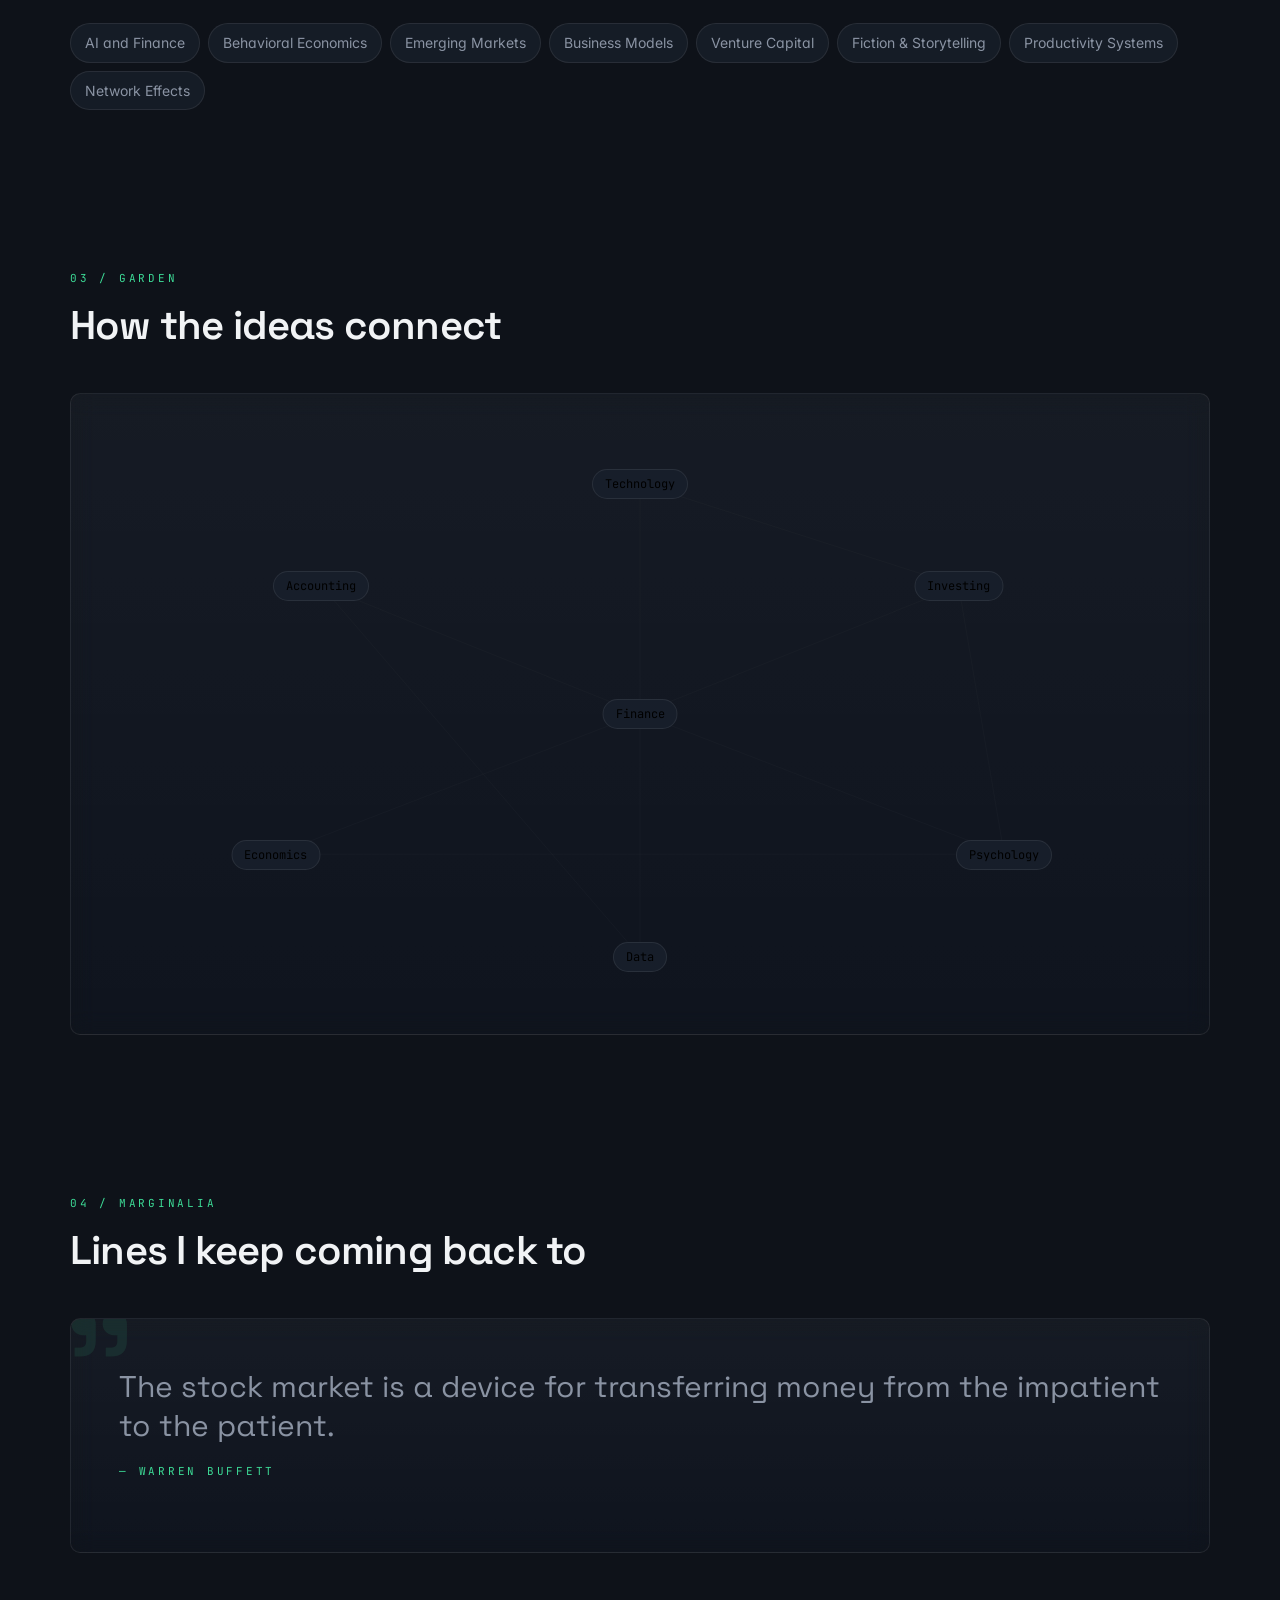
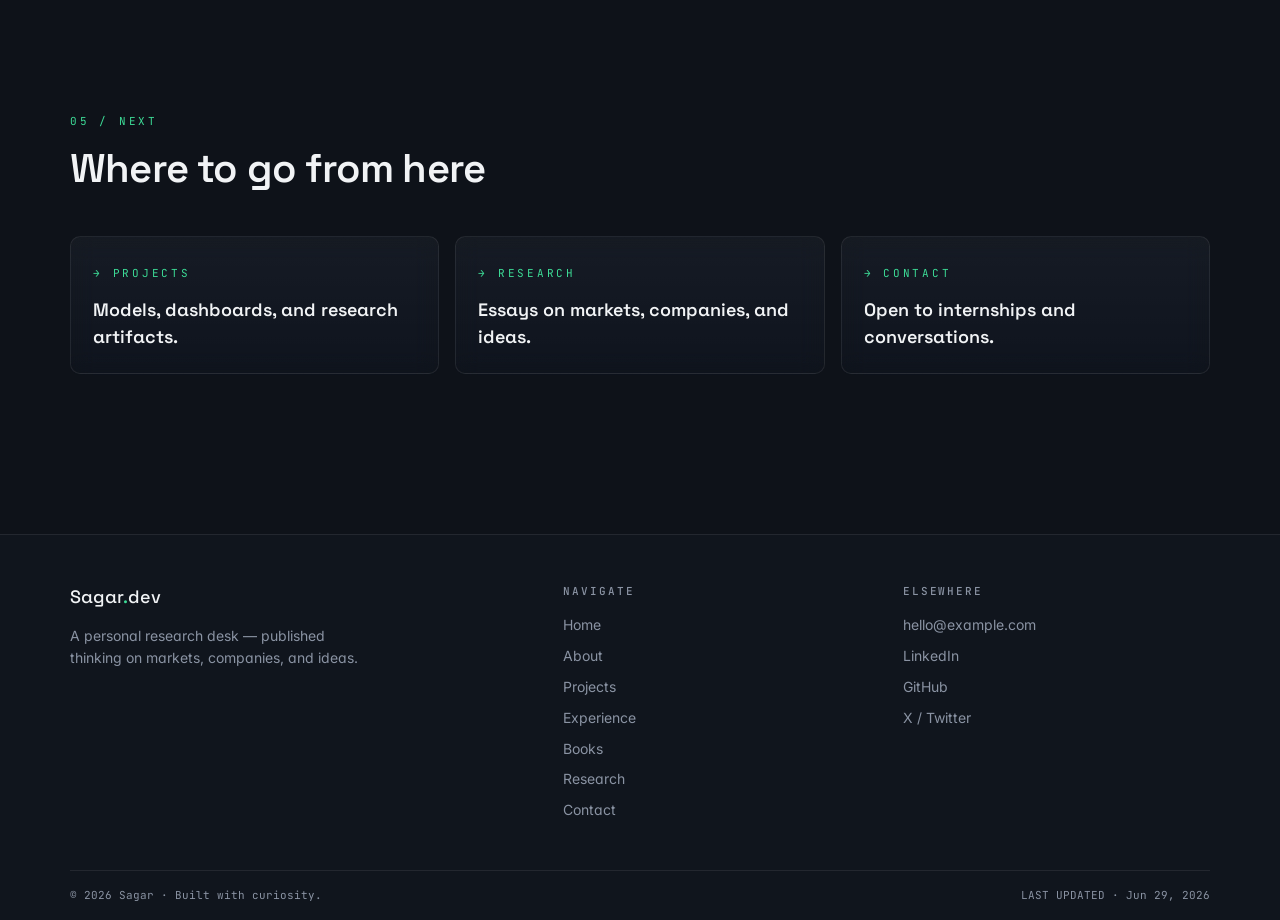
==== commit 29af8343: "update few things" ====
--- a/index.html
+++ b/index.html
@@ -3,9 +3,9 @@
 <head>
 <meta charset="utf-8" />
 <meta name="viewport" content="width=device-width, initial-scale=1" />
-<title>Sagar — Finance and Fiction</title>
+<title>Sagar's Official Website</title>
 <meta name="description" content="Personal site of Sagar, an Accounting & Finance student exploring investing, valuation, economics, and technology." />
-<meta property="og:title" content="Sagar — Finance and Fiction" />
+<meta property="og:title" content="Sagar's Official Website" />
 <meta property="og:description" content="Personal site of Sagar, an Accounting & Finance student exploring investing, valuation, economics, and technology." />
 <meta property="og:type" content="website" />
 <meta name="twitter:card" content="summary_large_image" />
@@ -19,10 +19,8 @@
   <header class="header">
     <div class="container header-inner">
       <a class="brand" href="index.html">
-        <span class="brand-mark">S.</span>
-        <span class="brand-name">Sagar<span class="dot">.</span>dev</span>
       </a>
-      <nav class="nav"><a href="index.html" class="active">Home</a><a href="about.html">About</a><a href="projects.html">Projects</a><a href="experience.html">Experience</a><a href="books.html">Books</a><a href="research.html">Research</a><a href="learning.html">Learning</a><a href="contact.html">Contact</a></nav>
+      <nav class="nav"><a href="index.html" class="active">Home</a><a href="about.html">About</a><a href="projects.html">Projects</a><a href="experience.html">Experience</a><a href="books.html">Books</a><a href="research.html">Research</a><a href="contact.html">Contact</a></nav>
       <button class="menu-btn" aria-label="Menu">☰</button>
     </div>
   </header>
@@ -39,8 +37,7 @@
     <path d="M0,330 L100,320 L200,340 L300,300 L400,310 L500,270 L600,290 L700,250 L800,265 L900,225 L1000,245 L1100,200 L1200,215" fill="none" stroke="#ffb547" stroke-width="1" stroke-dasharray="6 8"/>
     </svg>
       <div class="container hero-inner">
-        <span class="live"><span class="dot-pulse"></span>Sagar · Finance &amp; Fiction</span>
-        <h1>Hi, I'm Sagar.<span class="alt">I study finance and fall in love with fiction.</span></h1>
+        <h1>Hi, I'm Sagar.<span class="alt">I study finance and fiction.</span></h1>
         <p class="lead">I document what I'm reading, learning, and building as I explore how capital, companies, and stories shape the world. This site is my slowly-growing digital garden.</p>
         <div class="cta-row">
           <a href="projects.html" class="btn btn-primary">View Projects →</a>
@@ -66,7 +63,7 @@
     </div></section>
 
     <section class="block"><div class="container">
-      <div class="section-head"><div><div class="eyebrow">03 / Knowledge Garden</div><h2>How the ideas connect</h2></div></div>
+      <div class="section-head"><div><div class="eyebrow">03 / Garden</div><h2>How the ideas connect</h2></div></div>
       <div class="glass garden" data-garden>
         <svg viewBox="0 0 100 100" preserveAspectRatio="none"><line data-edge="Finance|Accounting" x1="50" y1="50" x2="22" y2="30" stroke="rgba(255,255,255,0.12)" stroke-width="0.18" vector-effect="non-scaling-stroke" /><line data-edge="Finance|Investing" x1="50" y1="50" x2="78" y2="30" stroke="rgba(255,255,255,0.12)" stroke-width="0.18" vector-effect="non-scaling-stroke" /><line data-edge="Finance|Economics" x1="50" y1="50" x2="18" y2="72" stroke="rgba(255,255,255,0.12)" stroke-width="0.18" vector-effect="non-scaling-stroke" /><line data-edge="Finance|Psychology" x1="50" y1="50" x2="82" y2="72" stroke="rgba(255,255,255,0.12)" stroke-width="0.18" vector-effect="non-scaling-stroke" /><line data-edge="Finance|Technology" x1="50" y1="50" x2="50" y2="14" stroke="rgba(255,255,255,0.12)" stroke-width="0.18" vector-effect="non-scaling-stroke" /><line data-edge="Finance|Data" x1="50" y1="50" x2="50" y2="88" stroke="rgba(255,255,255,0.12)" stroke-width="0.18" vector-effect="non-scaling-stroke" /><line data-edge="Investing|Psychology" x1="78" y1="30" x2="82" y2="72" stroke="rgba(255,255,255,0.12)" stroke-width="0.18" vector-effect="non-scaling-stroke" /><line data-edge="Investing|Technology" x1="78" y1="30" x2="50" y2="14" stroke="rgba(255,255,255,0.12)" stroke-width="0.18" vector-effect="non-scaling-stroke" /><line data-edge="Accounting|Data" x1="22" y1="30" x2="50" y2="88" stroke="rgba(255,255,255,0.12)" stroke-width="0.18" vector-effect="non-scaling-stroke" /><line data-edge="Economics|Psychology" x1="18" y1="72" x2="82" y2="72" stroke="rgba(255,255,255,0.12)" stroke-width="0.18" vector-effect="non-scaling-stroke" /><line data-edge="Technology|Data" x1="50" y1="14" x2="50" y2="88" stroke="rgba(255,255,255,0.12)" stroke-width="0.18" vector-effect="non-scaling-stroke" /></svg>
         <button class="node" data-id="Finance" style="left:50%;top:50%">Finance</button><button class="node" data-id="Accounting" style="left:22%;top:30%">Accounting</button><button class="node" data-id="Investing" style="left:78%;top:30%">Investing</button><button class="node" data-id="Economics" style="left:18%;top:72%">Economics</button><button class="node" data-id="Psychology" style="left:82%;top:72%">Psychology</button><button class="node" data-id="Technology" style="left:50%;top:14%">Technology</button><button class="node" data-id="Data" style="left:50%;top:88%">Data</button>
@@ -75,7 +72,7 @@
 
     <section class="block"><div class="container">
       <div class="section-head"><div><div class="eyebrow">04 / Marginalia</div><h2>Lines I keep coming back to</h2></div></div>
-      <div class="glass quote-card" data-quotes='[{"q": "The stock market is a device for transferring money from the impatient to the patient.", "a": "Warren Buffett"}, {"q": "All I want to know is where I&#39;m going to die, so I&#39;ll never go there.", "a": "Charlie Munger"}, {"q": "What gets measured gets managed.", "a": "Peter Drucker"}, {"q": "Play long-term games with long-term people.", "a": "Naval Ravikant"}, {"q": "Risk comes from not knowing what you&#39;re doing.", "a": "Warren Buffett"}]'>
+      <div class="glass quote-card" data-quotes='[{"q": "The stock market is a device for transferring money from the impatient to the patient.", "a": "Warren Buffett"}, {"q": "One of the symptoms of an approaching nervous breakdown is the belief that one's work is terribly important.", "a": "Bertrand Russell"}, {"q": "What gets measured gets managed.", "a": "Peter Drucker"}, {"q": "Play long-term games with long-term people.", "a": "Naval Ravikant"}, {"q": "Risk comes from not knowing what you&#39;re doing.", "a": "Warren Buffett"}]'>
         <div class="big">"</div>
         <blockquote class="fade-in">
           <p>The stock market is a device for transferring money from the impatient to the patient.</p>
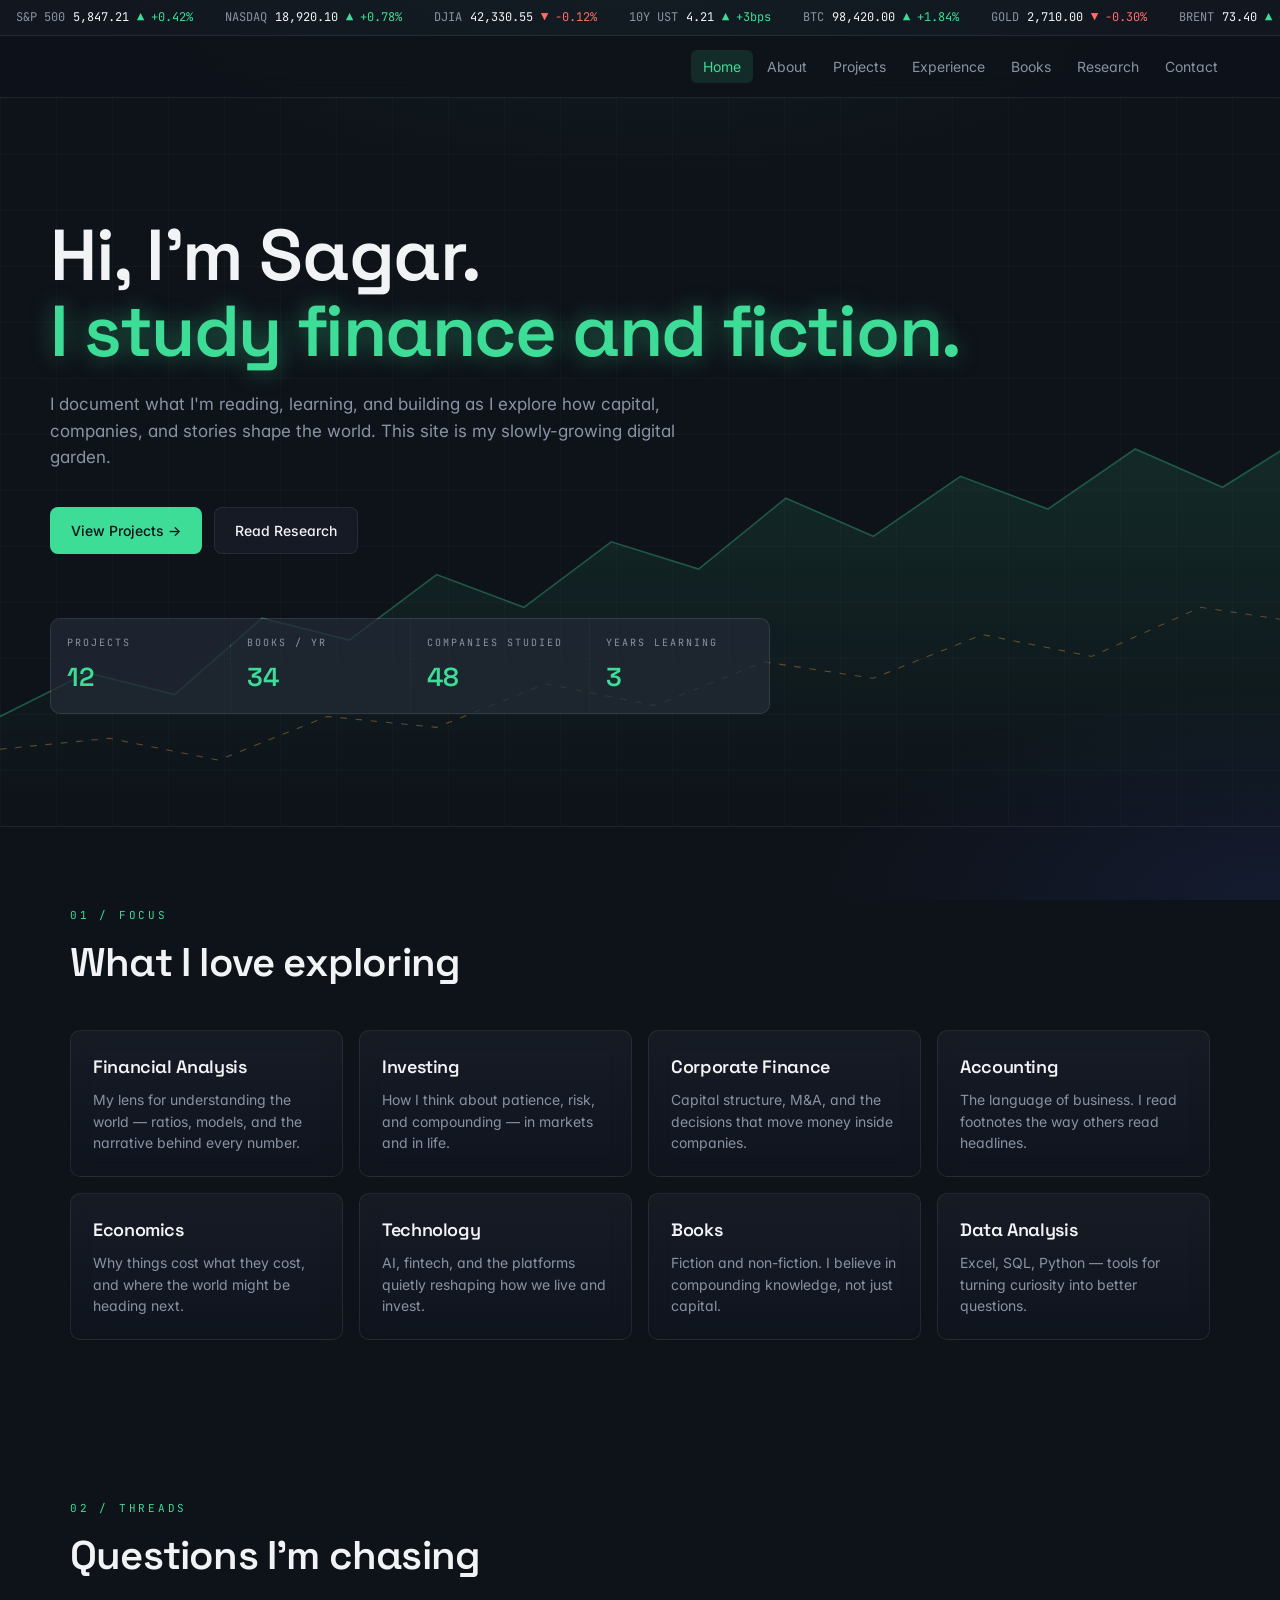
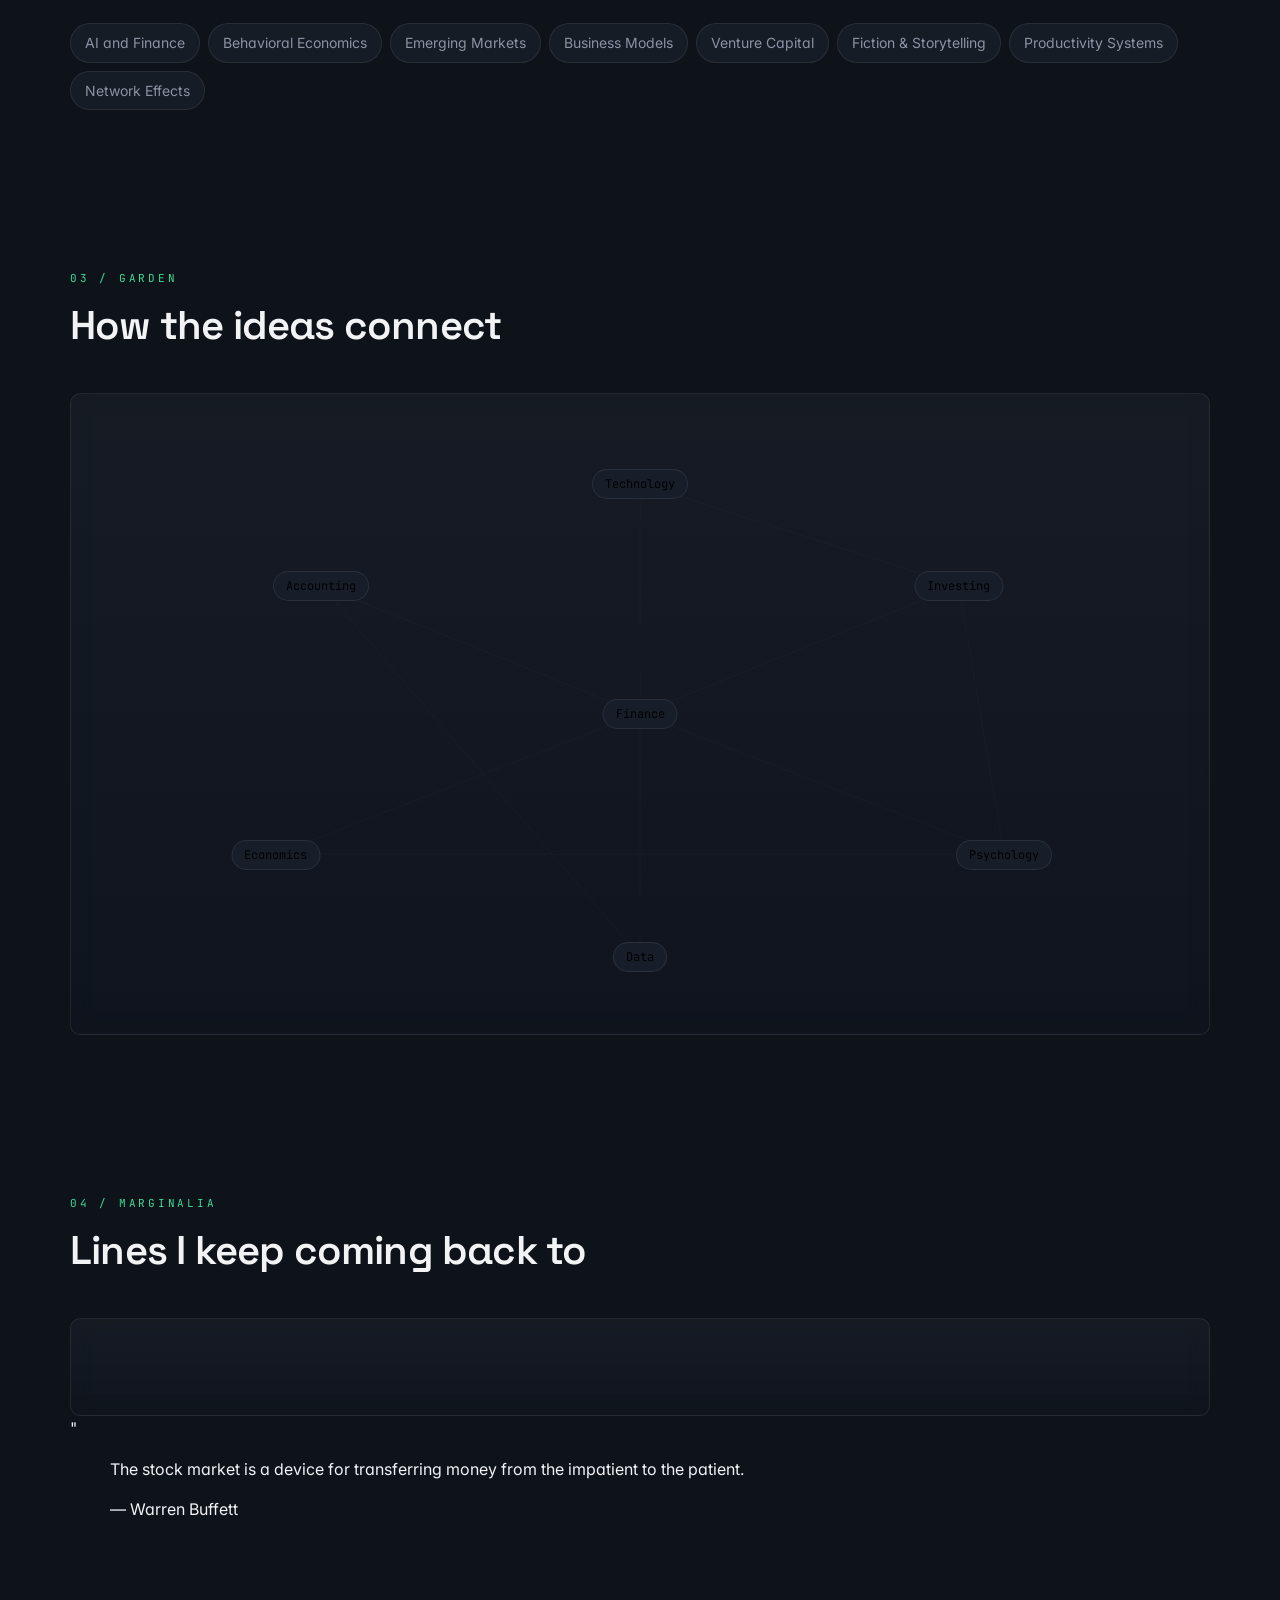
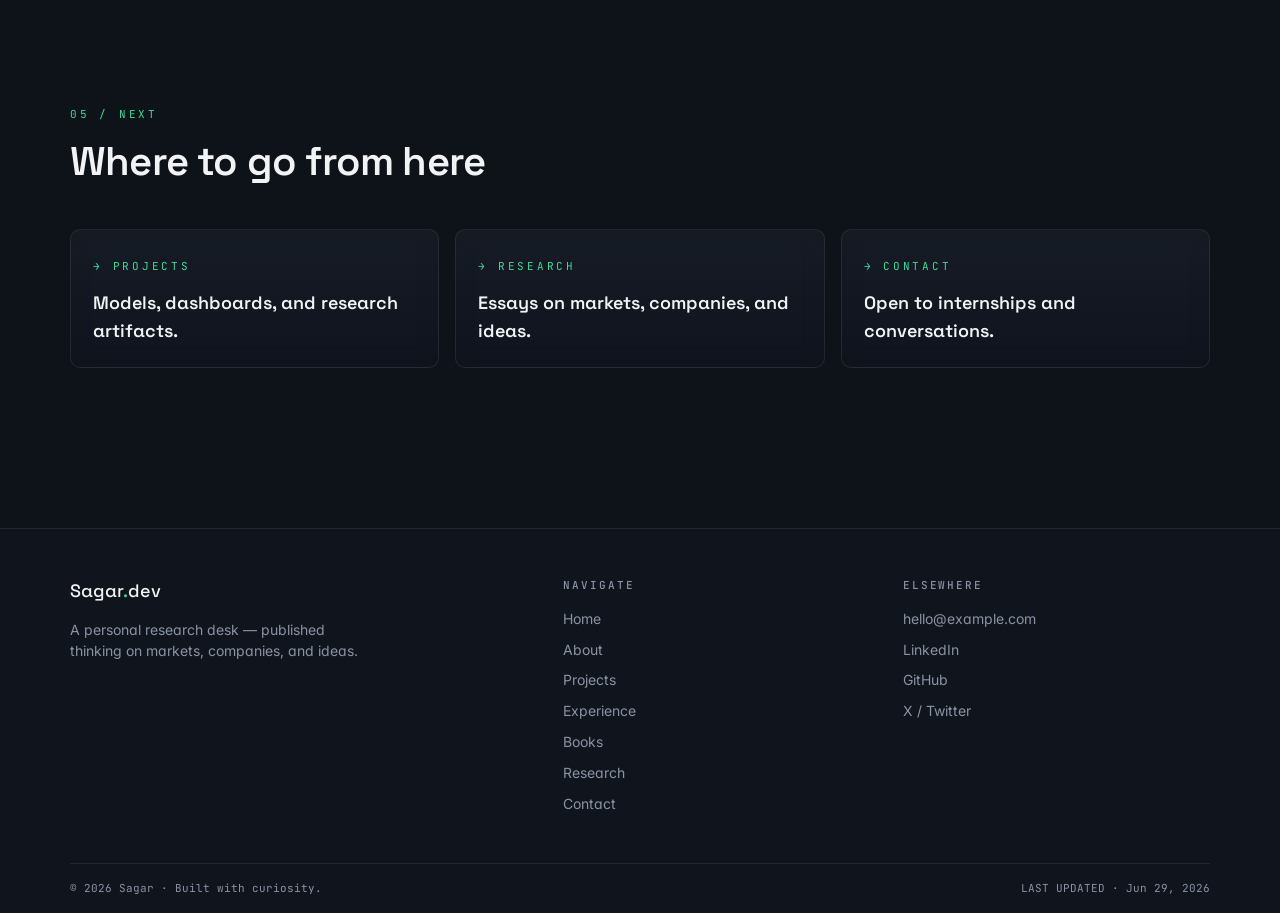
==== commit d73c7ed0: "some changes" ====
--- a/index.html
+++ b/index.html
@@ -72,7 +72,7 @@
 
     <section class="block"><div class="container">
       <div class="section-head"><div><div class="eyebrow">04 / Marginalia</div><h2>Lines I keep coming back to</h2></div></div>
-      <div class="glass quote-card" data-quotes='[{"q": "The stock market is a device for transferring money from the impatient to the patient.", "a": "Warren Buffett"}, {"q": "One of the symptoms of an approaching nervous breakdown is the belief that one's work is terribly important.", "a": "Bertrand Russell"}, {"q": "What gets measured gets managed.", "a": "Peter Drucker"}, {"q": "Play long-term games with long-term people.", "a": "Naval Ravikant"}, {"q": "Risk comes from not knowing what you&#39;re doing.", "a": "Warren Buffett"}]'>
+      <div class="glass quote-card" data-quotes='[{"q":"The stock market is a device for transferring money from the impatient to the patient.","a":"Warren Buffett"},{"q":"One of the symptoms of an approaching nervous breakdown is the belief that one&#39;s work is terribly important.","a":"Bertrand Russell"},{"q":"What gets measured gets managed.","a":"Peter Drucker"},{"q":"Play long-term games with long-term people.","a":"Naval Ravikant"},{"q":"Risk comes from not knowing what you&#39;re doing.","a":"Warren Buffett"}]'></div>
         <div class="big">"</div>
         <blockquote class="fade-in">
           <p>The stock market is a device for transferring money from the impatient to the patient.</p>
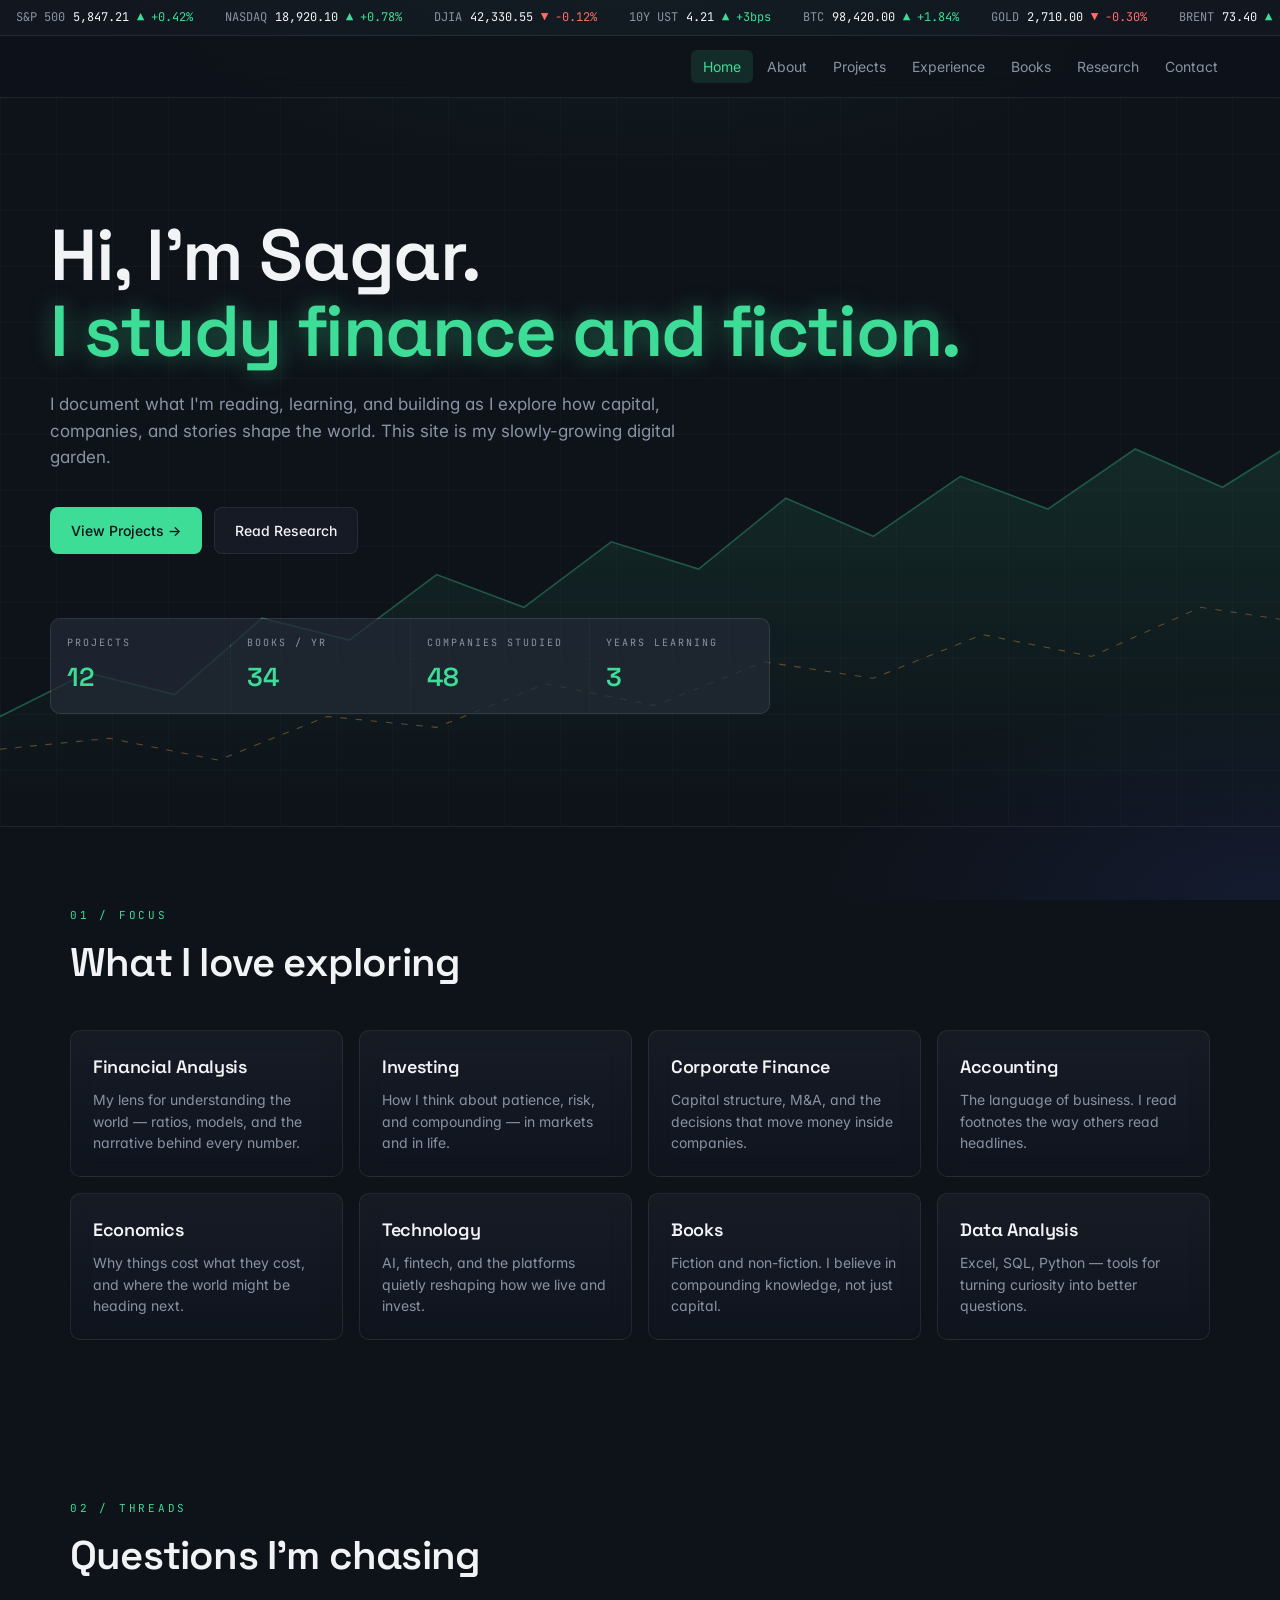
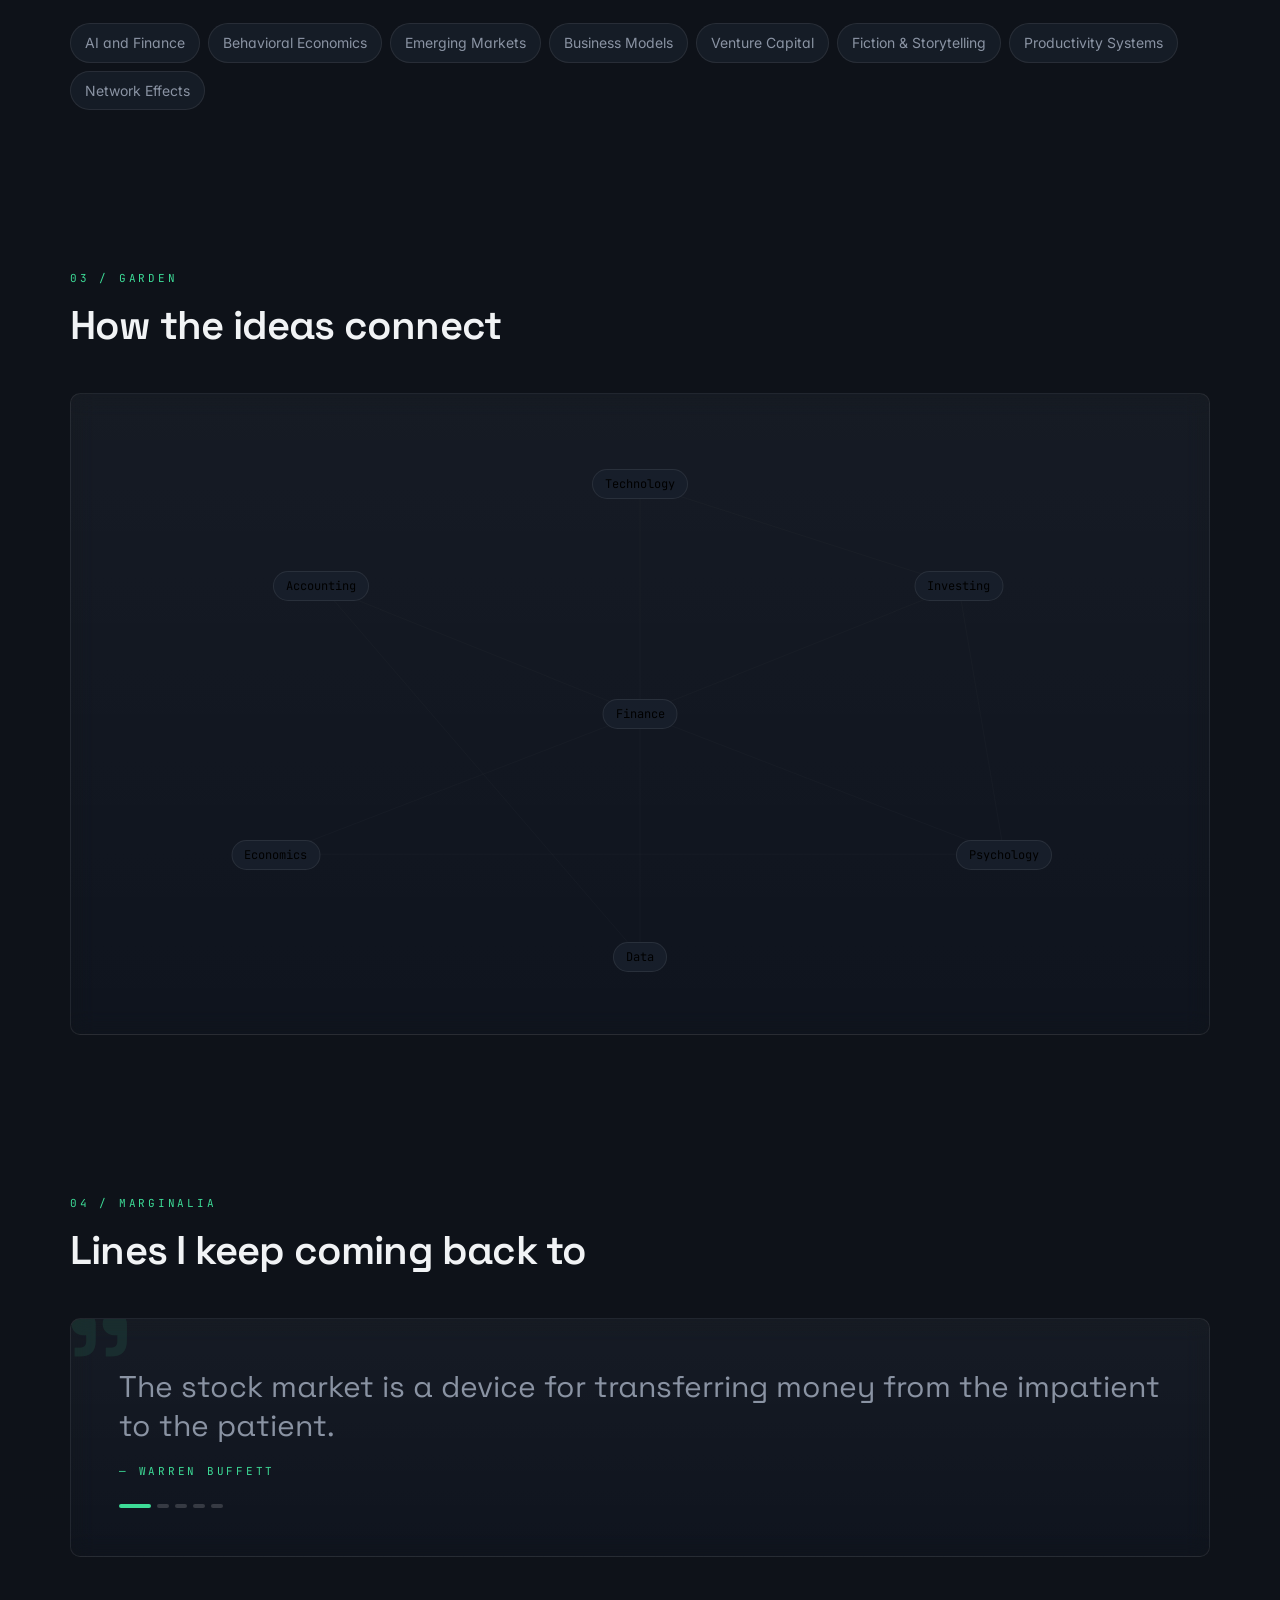
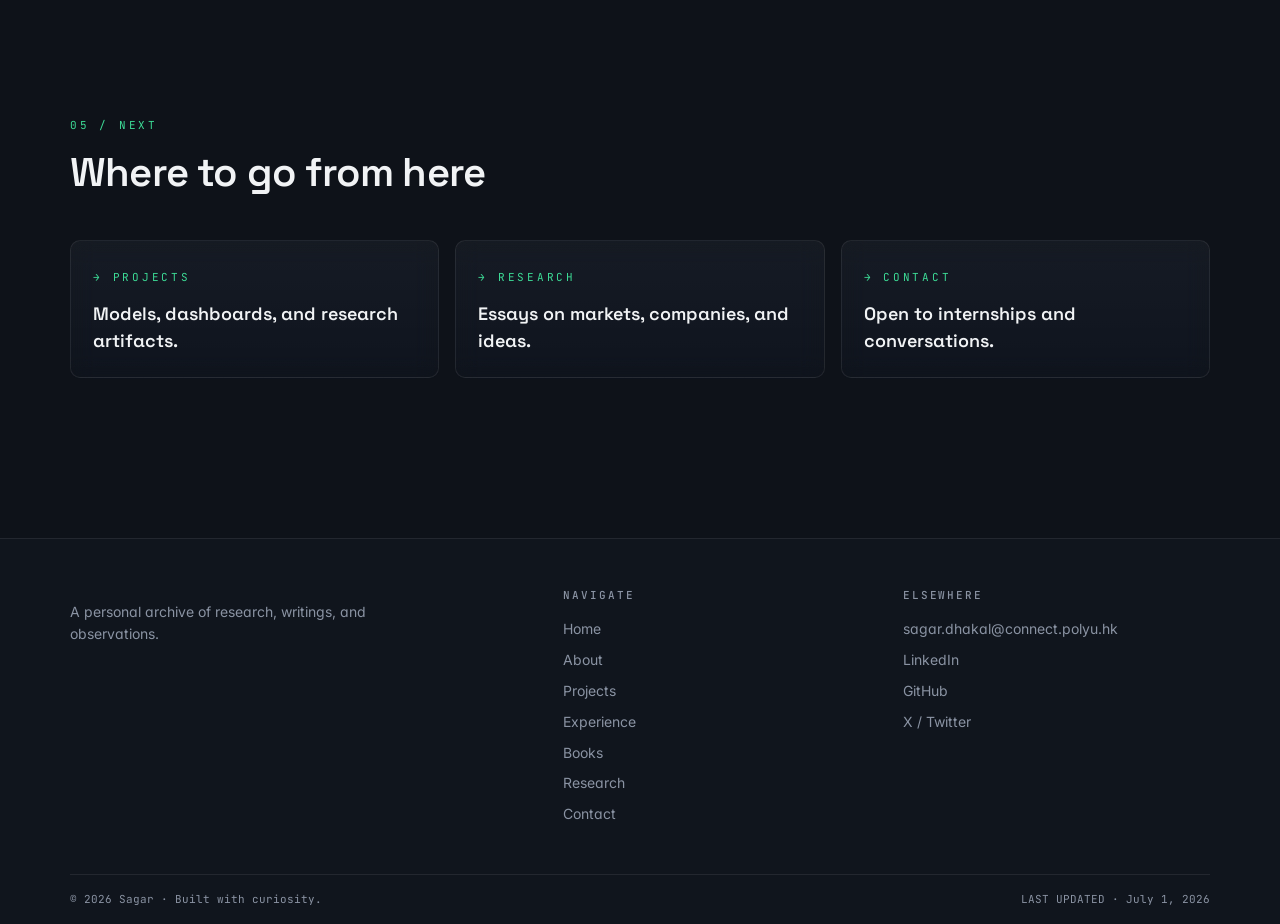
==== commit b0689e7b: "books and index changes" ====
--- a/index.html
+++ b/index.html
@@ -72,8 +72,7 @@
 
     <section class="block"><div class="container">
       <div class="section-head"><div><div class="eyebrow">04 / Marginalia</div><h2>Lines I keep coming back to</h2></div></div>
-      <div class="glass quote-card" data-quotes='[{"q":"The stock market is a device for transferring money from the impatient to the patient.","a":"Warren Buffett"},{"q":"One of the symptoms of an approaching nervous breakdown is the belief that one&#39;s work is terribly important.","a":"Bertrand Russell"},{"q":"What gets measured gets managed.","a":"Peter Drucker"},{"q":"Play long-term games with long-term people.","a":"Naval Ravikant"},{"q":"Risk comes from not knowing what you&#39;re doing.","a":"Warren Buffett"}]'></div>
-        <div class="big">"</div>
+      <div class="glass quote-card" data-quotes='[{"q": "The stock market is a device for transferring money from the impatient to the patient.", "a": "Warren Buffett"}, {"q": "One of the symptoms of an approaching nervous breakdown is the belief that work is ever so important.", "a": "Bertrand Russell"}, {"q": "What gets measured gets managed.", "a": "Peter Drucker"}, {"q": "Play long-term games with long-term people.", "a": "Naval Ravikant"}, {"q": "Risk comes from not knowing what you&#39;re doing.", "a": "Warren Buffett"}]'>        <div class="big">"</div>
         <blockquote class="fade-in">
           <p>The stock market is a device for transferring money from the impatient to the patient.</p>
           <footer>— Warren Buffett</footer>
@@ -92,8 +91,8 @@
     <div class="container">
       <div class="grid-foot">
         <div>
-          <h4 style="font-family: 'Space Grotesk', sans-serif; font-size: 18px; color: var(--fg); text-transform: none; letter-spacing: normal;">Sagar<span class="primary">.</span>dev</h4>
-          <p class="muted" style="max-width:300px; font-size:14px;">A personal research desk — published thinking on markets, companies, and ideas.</p>
+          <h4 style="font-family: 'Space Grotesk', sans-serif; font-size: 18px; color: var(--fg); text-transform: none; letter-spacing: normal;"><span class="primary"></span></h4>
+          <p class="muted" style="max-width:300px; font-size:14px;">A personal archive of research, writings, and observations.</p>
         </div>
         <div>
           <h4>Navigate</h4>
@@ -102,8 +101,8 @@
         <div>
           <h4>Elsewhere</h4>
           <ul>
-            <li><a href="mailto:hello@example.com">hello@example.com</a></li>
-            <li><a href="https://linkedin.com" target="_blank" rel="noreferrer">LinkedIn</a></li>
+            <li><a href="sagar.dhakal@connect.polyu.hk">sagar.dhakal@connect.polyu.hk</a></li>
+            <li><a href="https://www.linkedin.com/in/sagardhakal99" target="_blank" rel="noreferrer">LinkedIn</a></li>
             <li><a href="https://github.com" target="_blank" rel="noreferrer">GitHub</a></li>
             <li><a href="https://x.com" target="_blank" rel="noreferrer">X / Twitter</a></li>
           </ul>
@@ -111,7 +110,7 @@
       </div>
       <div class="foot-bar">
         <span>© 2026 Sagar · Built with curiosity.</span>
-        <span>LAST UPDATED · Jun 29, 2026</span>
+        <span>LAST UPDATED · July 1, 2026</span>
       </div>
     </div>
   </footer>
